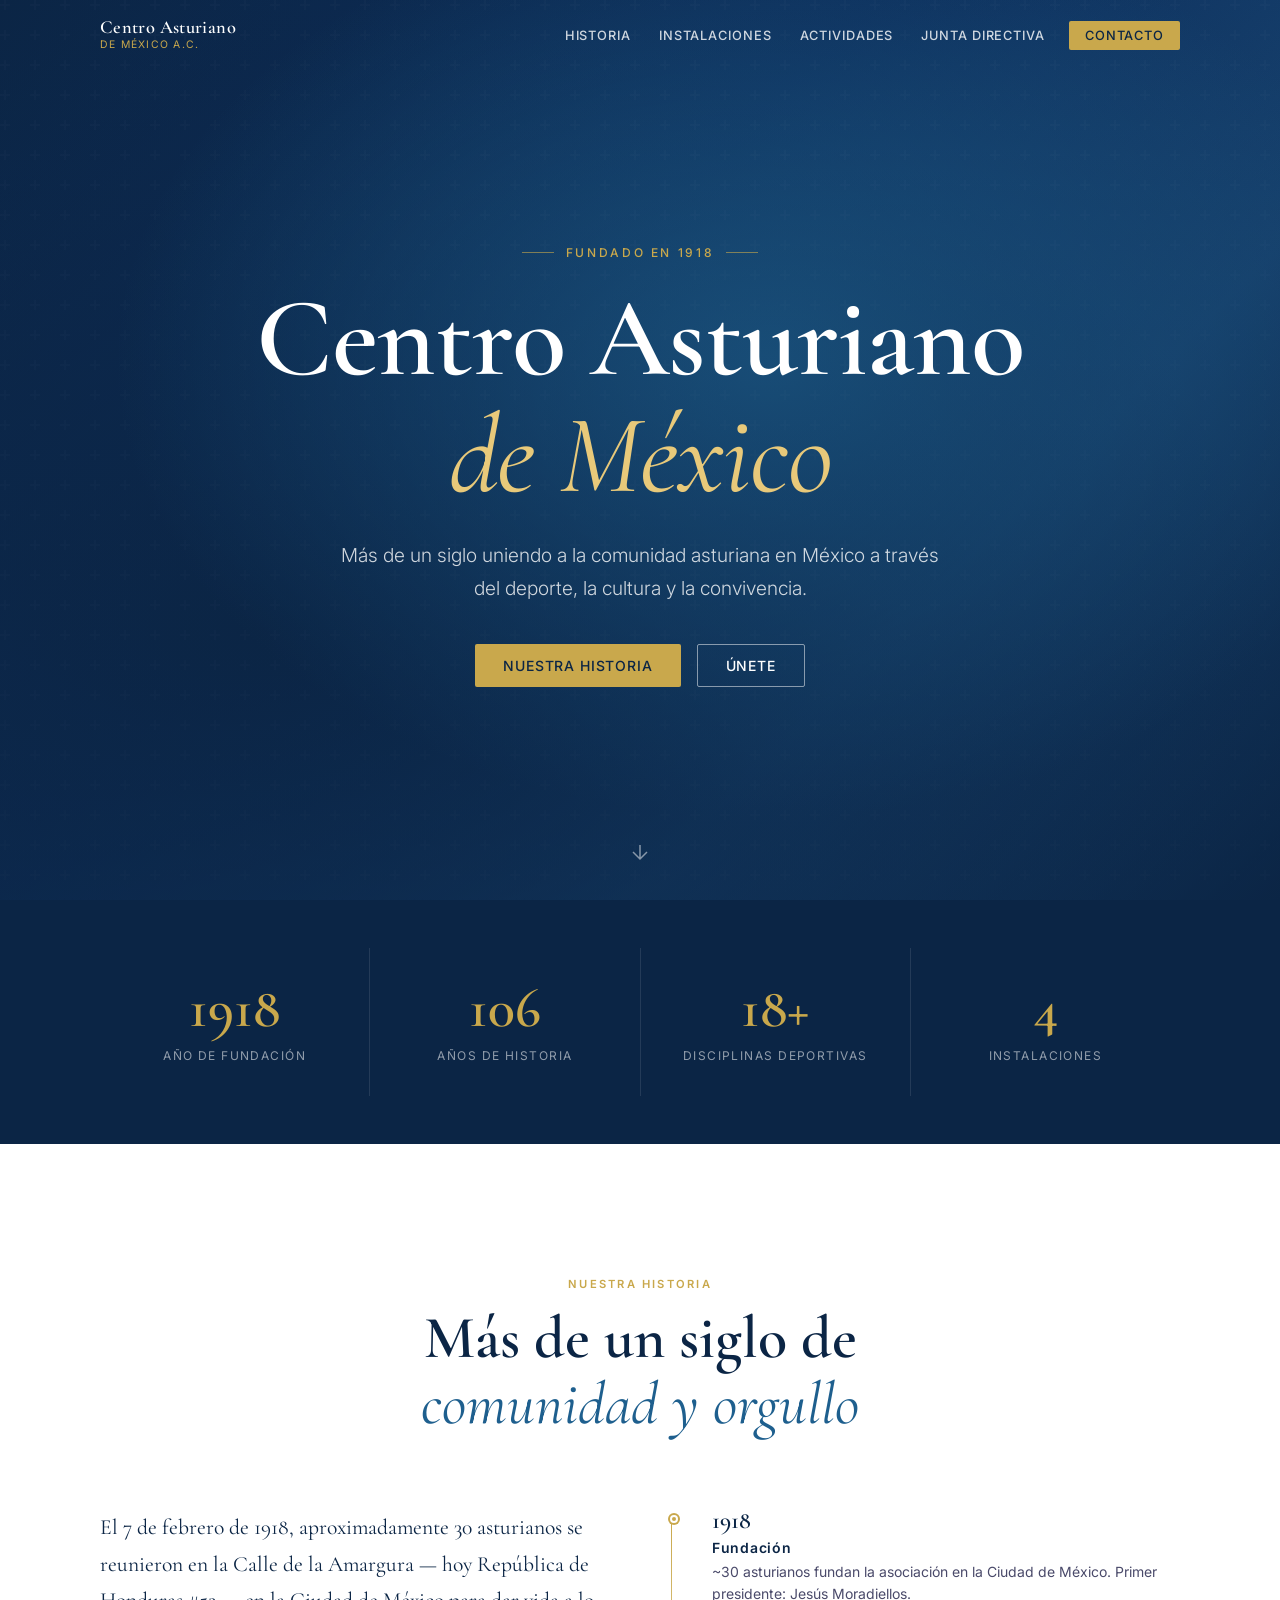
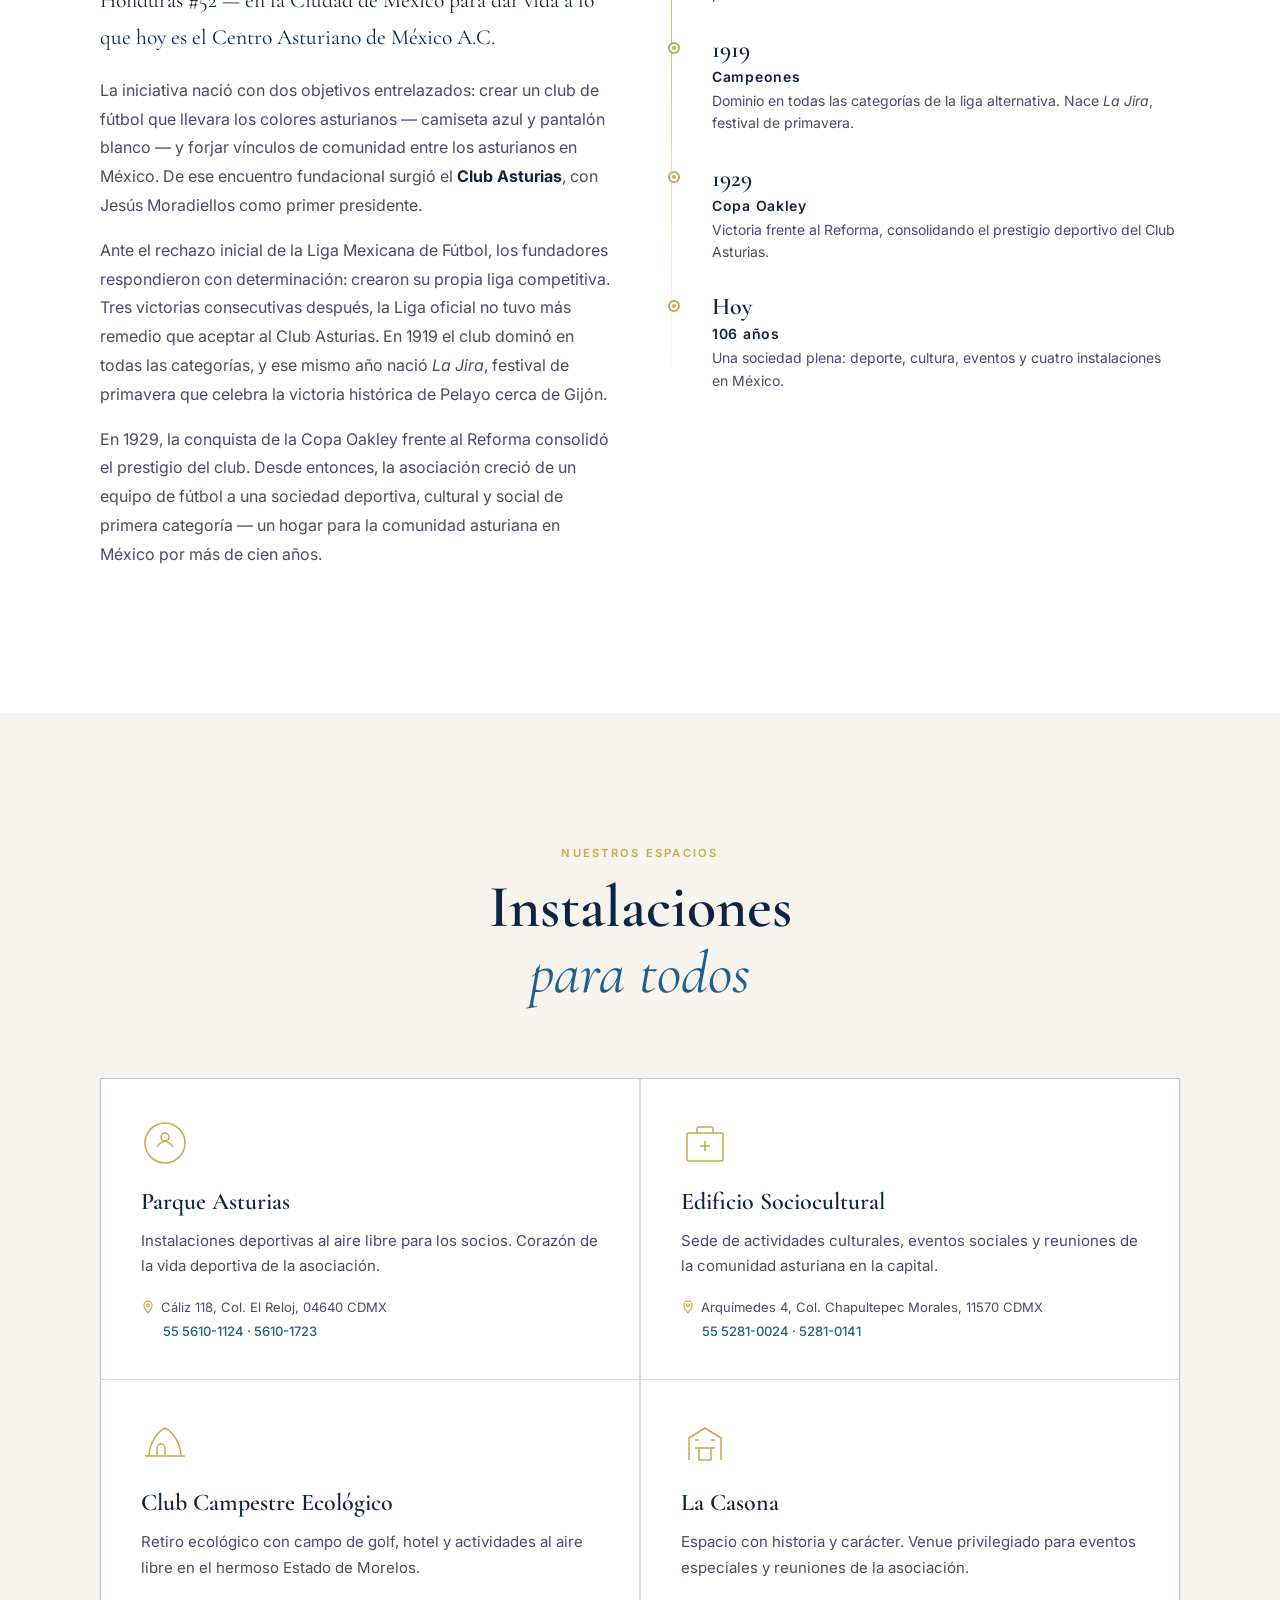
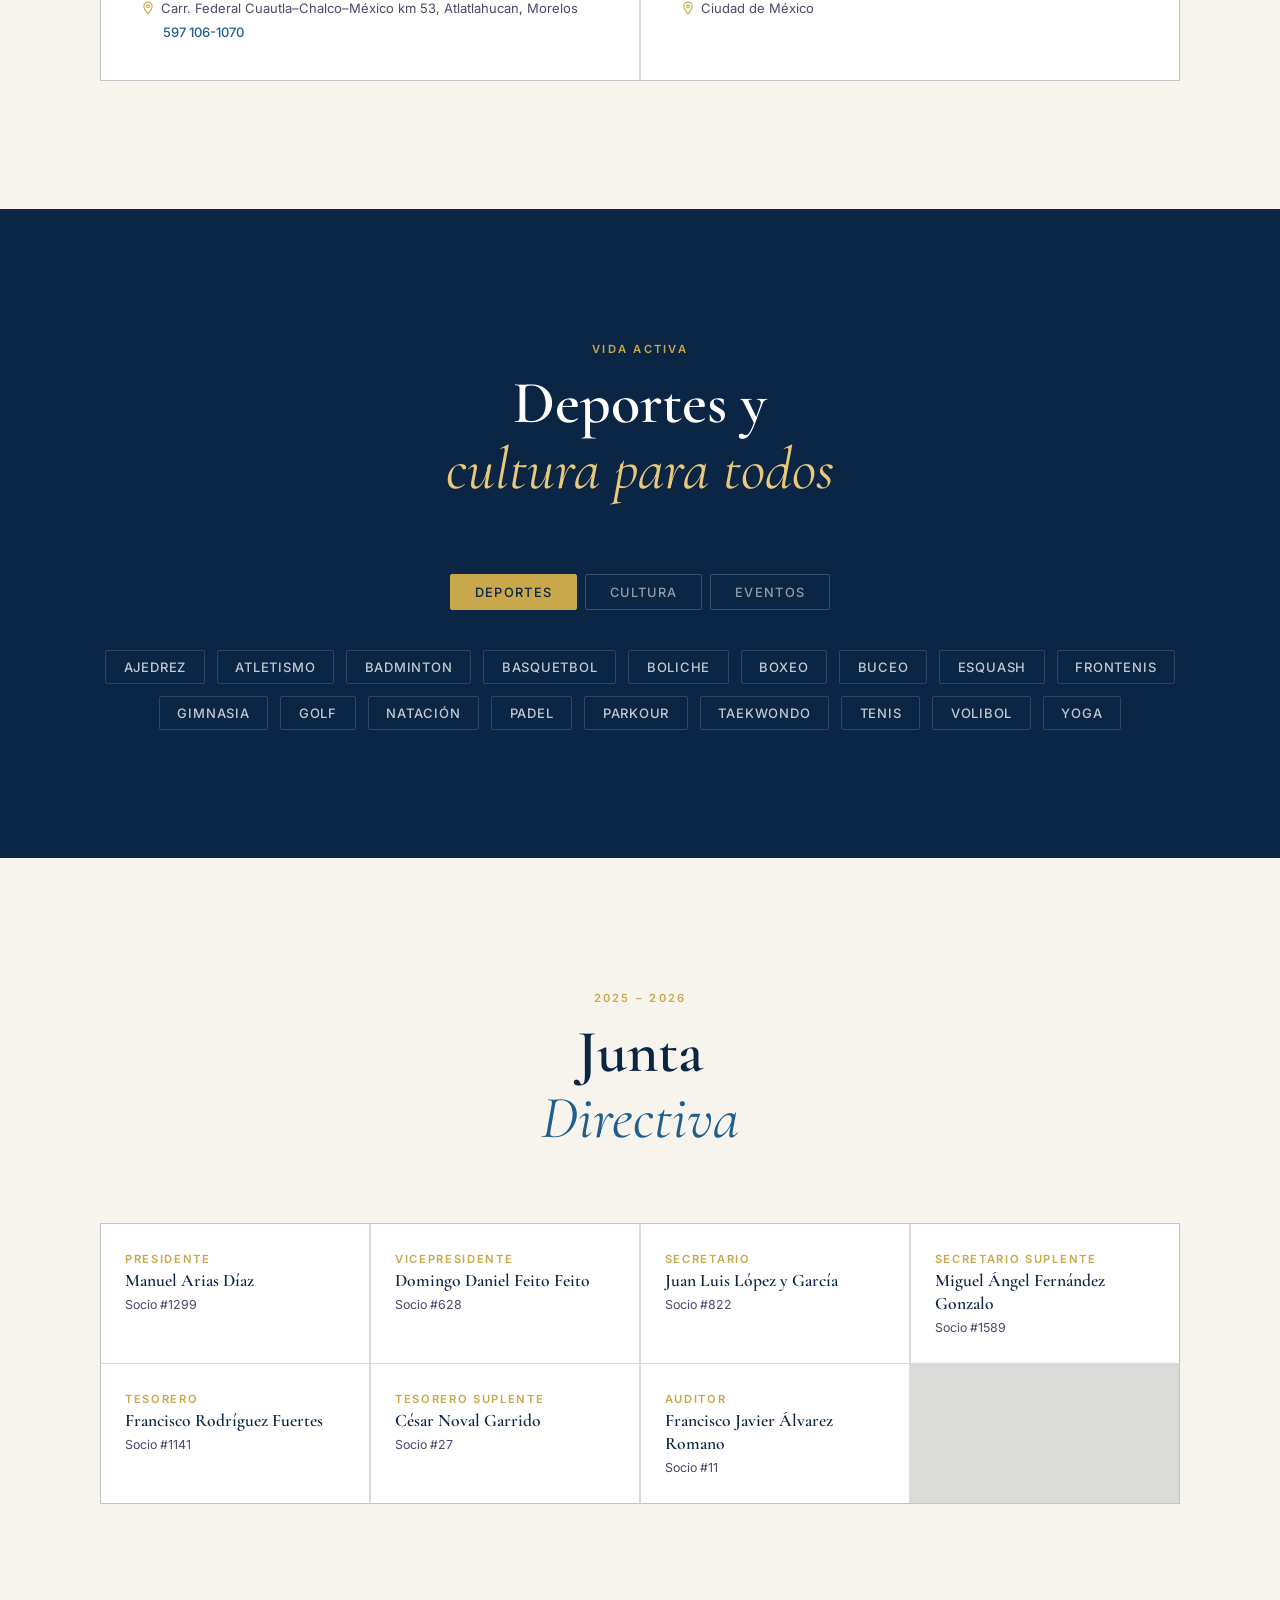
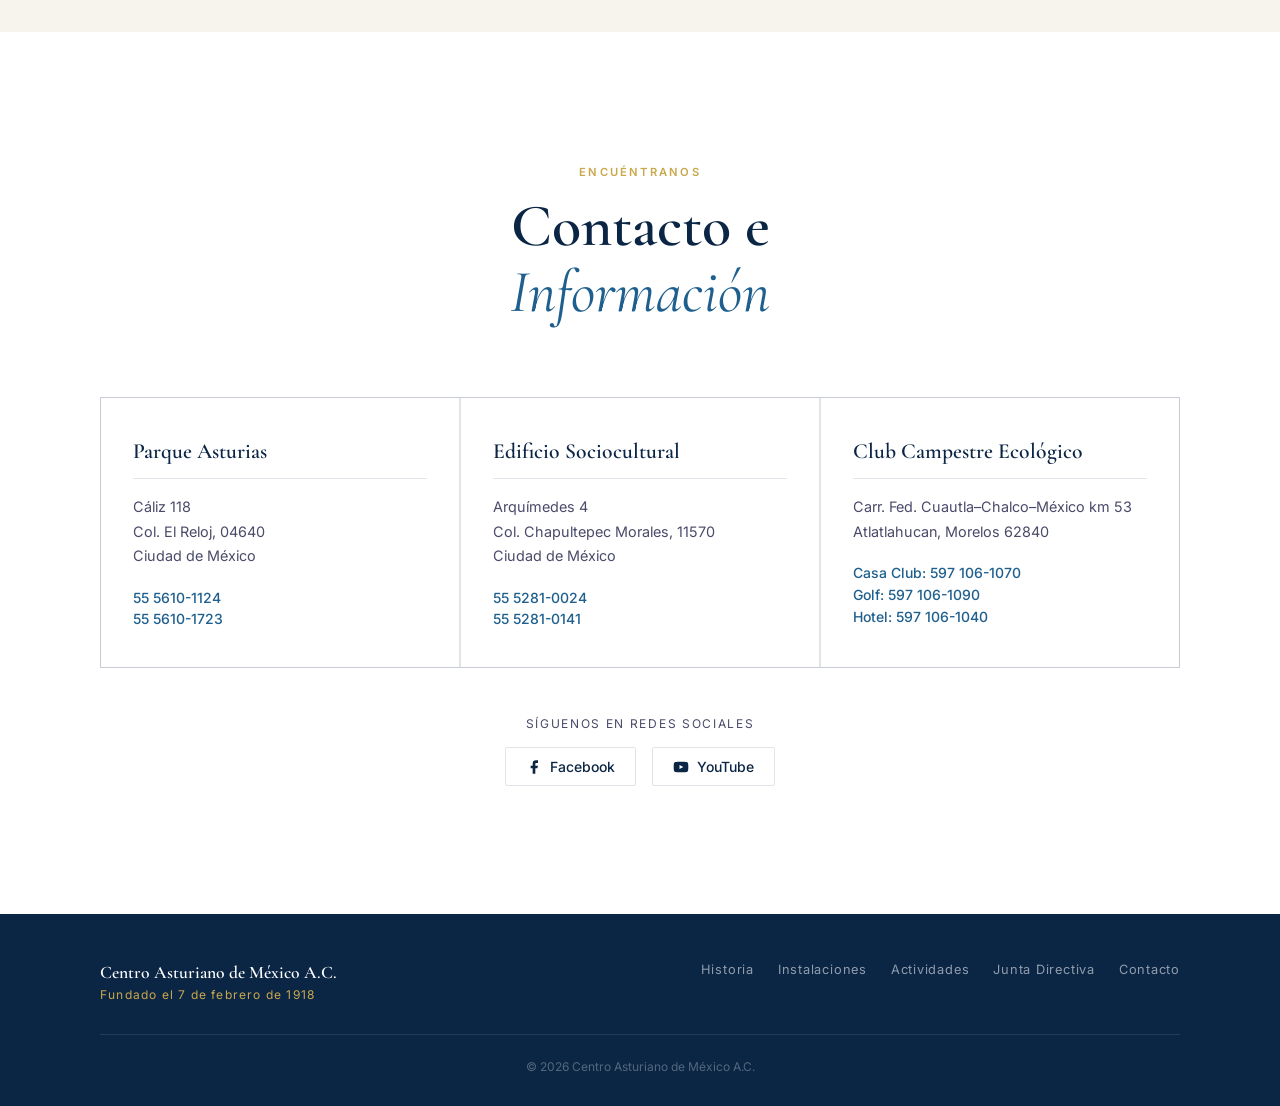
==== index.html @ 8304a09b "Initial redesign of Centro Asturiano de México website Static HTML/CSS/JS redesign — Cormorant Garam" ====
<!DOCTYPE html>
<html lang="es">
<head>
  <meta charset="UTF-8" />
  <meta name="viewport" content="width=device-width, initial-scale=1.0" />
  <title>Centro Asturiano de México A.C.</title>
  <meta name="description" content="Asociación deportiva, cultural y social fundada en 1918. Comunidad asturiana en la Ciudad de México." />
  <link rel="preconnect" href="https://fonts.googleapis.com" />
  <link rel="preconnect" href="https://fonts.gstatic.com" crossorigin />
  <link href="https://fonts.googleapis.com/css2?family=Cormorant+Garamond:ital,wght@0,400;0,600;0,700;1,400;1,600&family=Inter:wght@300;400;500;600&display=swap" rel="stylesheet" />
  <link rel="stylesheet" href="css/styles.css" />
</head>
<body>

  <!-- ─── NAVIGATION ─── -->
  <nav class="nav" id="nav">
    <div class="nav__inner">
      <a href="#inicio" class="nav__logo">
        <span class="nav__logo-text">Centro Asturiano</span>
        <span class="nav__logo-sub">de México A.C.</span>
      </a>
      <button class="nav__toggle" id="navToggle" aria-label="Abrir menú">
        <span></span><span></span><span></span>
      </button>
      <ul class="nav__links" id="navLinks">
        <li><a href="#historia" class="nav__link">Historia</a></li>
        <li><a href="#instalaciones" class="nav__link">Instalaciones</a></li>
        <li><a href="#actividades" class="nav__link">Actividades</a></li>
        <li><a href="#junta" class="nav__link">Junta Directiva</a></li>
        <li><a href="#contacto" class="nav__link nav__link--cta">Contacto</a></li>
      </ul>
    </div>
  </nav>

  <!-- ─── HERO ─── -->
  <section class="hero" id="inicio">
    <div class="hero__bg"></div>
    <div class="hero__overlay"></div>
    <div class="hero__content">
      <p class="hero__est reveal">Fundado en 1918</p>
      <h1 class="hero__title reveal">
        Centro Asturiano<br /><em>de México</em>
      </h1>
      <p class="hero__subtitle reveal">
        Más de un siglo uniendo a la comunidad asturiana en México a través<br class="hide-mobile" />
        del deporte, la cultura y la convivencia.
      </p>
      <div class="hero__actions reveal">
        <a href="#historia" class="btn btn--gold">Nuestra Historia</a>
        <a href="#contacto" class="btn btn--outline">Únete</a>
      </div>
    </div>
    <a href="#historia" class="hero__scroll" aria-label="Desplazar hacia abajo">
      <svg width="24" height="24" viewBox="0 0 24 24" fill="none" stroke="currentColor" stroke-width="1.5">
        <path d="M12 5v14M5 12l7 7 7-7"/>
      </svg>
    </a>
  </section>

  <!-- ─── STATS STRIP ─── -->
  <section class="stats">
    <div class="container">
      <div class="stats__grid">
        <div class="stat reveal">
          <span class="stat__number">1918</span>
          <span class="stat__label">Año de fundación</span>
        </div>
        <div class="stat reveal">
          <span class="stat__number">106</span>
          <span class="stat__label">Años de historia</span>
        </div>
        <div class="stat reveal">
          <span class="stat__number">18+</span>
          <span class="stat__label">Disciplinas deportivas</span>
        </div>
        <div class="stat reveal">
          <span class="stat__number">4</span>
          <span class="stat__label">Instalaciones</span>
        </div>
      </div>
    </div>
  </section>

  <!-- ─── HISTORIA ─── -->
  <section class="section historia" id="historia">
    <div class="container">
      <div class="section__header reveal">
        <span class="section__tag">Nuestra historia</span>
        <h2 class="section__title">Más de un siglo de<br /><em>comunidad y orgullo</em></h2>
      </div>
      <div class="historia__layout">
        <div class="historia__text reveal">
          <p class="lead">
            El 7 de febrero de 1918, aproximadamente 30 asturianos se reunieron en la Calle de la Amargura — hoy República de Honduras #52 — en la Ciudad de México para dar vida a lo que hoy es el Centro Asturiano de México A.C.
          </p>
          <p>
            La iniciativa nació con dos objetivos entrelazados: crear un club de fútbol que llevara los colores asturianos — camiseta azul y pantalón blanco — y forjar vínculos de comunidad entre los asturianos en México. De ese encuentro fundacional surgió el <strong>Club Asturias</strong>, con Jesús Moradiellos como primer presidente.
          </p>
          <p>
            Ante el rechazo inicial de la Liga Mexicana de Fútbol, los fundadores respondieron con determinación: crearon su propia liga competitiva. Tres victorias consecutivas después, la Liga oficial no tuvo más remedio que aceptar al Club Asturias. En 1919 el club dominó en todas las categorías, y ese mismo año nació <em>La Jira</em>, festival de primavera que celebra la victoria histórica de Pelayo cerca de Gijón.
          </p>
          <p>
            En 1929, la conquista de la Copa Oakley frente al Reforma consolidó el prestigio del club. Desde entonces, la asociación creció de un equipo de fútbol a una sociedad deportiva, cultural y social de primera categoría — un hogar para la comunidad asturiana en México por más de cien años.
          </p>
        </div>
        <div class="historia__timeline reveal">
          <div class="timeline">
            <div class="timeline__item">
              <div class="timeline__year">1918</div>
              <div class="timeline__content">
                <strong>Fundación</strong>
                <p>~30 asturianos fundan la asociación en la Ciudad de México. Primer presidente: Jesús Moradiellos.</p>
              </div>
            </div>
            <div class="timeline__item">
              <div class="timeline__year">1919</div>
              <div class="timeline__content">
                <strong>Campeones</strong>
                <p>Dominio en todas las categorías de la liga alternativa. Nace <em>La Jira</em>, festival de primavera.</p>
              </div>
            </div>
            <div class="timeline__item">
              <div class="timeline__year">1929</div>
              <div class="timeline__content">
                <strong>Copa Oakley</strong>
                <p>Victoria frente al Reforma, consolidando el prestigio deportivo del Club Asturias.</p>
              </div>
            </div>
            <div class="timeline__item">
              <div class="timeline__year">Hoy</div>
              <div class="timeline__content">
                <strong>106 años</strong>
                <p>Una sociedad plena: deporte, cultura, eventos y cuatro instalaciones en México.</p>
              </div>
            </div>
          </div>
        </div>
      </div>
    </div>
  </section>

  <!-- ─── INSTALACIONES ─── -->
  <section class="section instalaciones" id="instalaciones">
    <div class="container">
      <div class="section__header reveal">
        <span class="section__tag">Nuestros espacios</span>
        <h2 class="section__title">Instalaciones<br /><em>para todos</em></h2>
      </div>
      <div class="instalaciones__grid">

        <article class="instalacion-card reveal">
          <div class="instalacion-card__icon">
            <svg viewBox="0 0 48 48" fill="none" stroke="currentColor" stroke-width="1.5">
              <path d="M24 4C13 4 4 13 4 24s9 20 20 20 20-9 20-20S35 4 24 4z"/>
              <path d="M16 28c2-4 8-6 8-6s6 2 8 6"/>
              <circle cx="24" cy="18" r="4"/>
            </svg>
          </div>
          <h3 class="instalacion-card__title">Parque Asturias</h3>
          <p class="instalacion-card__desc">Instalaciones deportivas al aire libre para los socios. Corazón de la vida deportiva de la asociación.</p>
          <address class="instalacion-card__address">
            <svg width="14" height="14" viewBox="0 0 24 24" fill="none" stroke="currentColor" stroke-width="2"><path d="M12 2C8.13 2 5 5.13 5 9c0 5.25 7 13 7 13s7-7.75 7-13c0-3.87-3.13-7-7-7zm0 9.5a2.5 2.5 0 010-5 2.5 2.5 0 010 5z"/></svg>
            Cáliz 118, Col. El Reloj, 04640 CDMX
          </address>
          <p class="instalacion-card__phone">55 5610-1124 · 5610-1723</p>
        </article>

        <article class="instalacion-card reveal">
          <div class="instalacion-card__icon">
            <svg viewBox="0 0 48 48" fill="none" stroke="currentColor" stroke-width="1.5">
              <rect x="6" y="14" width="36" height="28" rx="2"/>
              <path d="M16 14V10a2 2 0 012-2h12a2 2 0 012 2v4"/>
              <path d="M24 22v10M19 27h10"/>
            </svg>
          </div>
          <h3 class="instalacion-card__title">Edificio Sociocultural</h3>
          <p class="instalacion-card__desc">Sede de actividades culturales, eventos sociales y reuniones de la comunidad asturiana en la capital.</p>
          <address class="instalacion-card__address">
            <svg width="14" height="14" viewBox="0 0 24 24" fill="none" stroke="currentColor" stroke-width="2"><path d="M12 2C8.13 2 5 5.13 5 9c0 5.25 7 13 7 13s7-7.75 7-13c0-3.87-3.13-7-7-7zm0 9.5a2.5 2.5 0 010-5 2.5 2.5 0 010 5z"/></svg>
            Arquímedes 4, Col. Chapultepec Morales, 11570 CDMX
          </address>
          <p class="instalacion-card__phone">55 5281-0024 · 5281-0141</p>
        </article>

        <article class="instalacion-card reveal">
          <div class="instalacion-card__icon">
            <svg viewBox="0 0 48 48" fill="none" stroke="currentColor" stroke-width="1.5">
              <path d="M8 36C8 24 16 12 24 8c8 4 16 16 16 28"/>
              <path d="M4 36h40"/>
              <path d="M16 36v-8a4 4 0 018 0v8"/>
            </svg>
          </div>
          <h3 class="instalacion-card__title">Club Campestre Ecológico</h3>
          <p class="instalacion-card__desc">Retiro ecológico con campo de golf, hotel y actividades al aire libre en el hermoso Estado de Morelos.</p>
          <address class="instalacion-card__address">
            <svg width="14" height="14" viewBox="0 0 24 24" fill="none" stroke="currentColor" stroke-width="2"><path d="M12 2C8.13 2 5 5.13 5 9c0 5.25 7 13 7 13s7-7.75 7-13c0-3.87-3.13-7-7-7zm0 9.5a2.5 2.5 0 010-5 2.5 2.5 0 010 5z"/></svg>
            Carr. Federal Cuautla–Chalco–México km 53, Atlatlahucan, Morelos
          </address>
          <p class="instalacion-card__phone">597 106-1070</p>
        </article>

        <article class="instalacion-card reveal">
          <div class="instalacion-card__icon">
            <svg viewBox="0 0 48 48" fill="none" stroke="currentColor" stroke-width="1.5">
              <path d="M8 40V18L24 8l16 10v22"/>
              <rect x="18" y="28" width="12" height="12"/>
              <path d="M14 20h4M30 20h4M14 28h4M30 28h4"/>
            </svg>
          </div>
          <h3 class="instalacion-card__title">La Casona</h3>
          <p class="instalacion-card__desc">Espacio con historia y carácter. Venue privilegiado para eventos especiales y reuniones de la asociación.</p>
          <address class="instalacion-card__address">
            <svg width="14" height="14" viewBox="0 0 24 24" fill="none" stroke="currentColor" stroke-width="2"><path d="M12 2C8.13 2 5 5.13 5 9c0 5.25 7 13 7 13s7-7.75 7-13c0-3.87-3.13-7-7-7zm0 9.5a2.5 2.5 0 010-5 2.5 2.5 0 010 5z"/></svg>
            Ciudad de México
          </address>
        </article>

      </div>
    </div>
  </section>

  <!-- ─── ACTIVIDADES ─── -->
  <section class="section actividades" id="actividades">
    <div class="container">
      <div class="section__header reveal">
        <span class="section__tag">Vida activa</span>
        <h2 class="section__title">Deportes y<br /><em>cultura para todos</em></h2>
      </div>

      <div class="actividades__tabs reveal">
        <button class="tab-btn tab-btn--active" data-tab="deportes">Deportes</button>
        <button class="tab-btn" data-tab="cultura">Cultura</button>
        <button class="tab-btn" data-tab="eventos">Eventos</button>
      </div>

      <div class="tab-panel tab-panel--active" id="tab-deportes">
        <div class="actividades__grid">
          <div class="actividad-pill">Ajedrez</div>
          <div class="actividad-pill">Atletismo</div>
          <div class="actividad-pill">Badminton</div>
          <div class="actividad-pill">Basquetbol</div>
          <div class="actividad-pill">Boliche</div>
          <div class="actividad-pill">Boxeo</div>
          <div class="actividad-pill">Buceo</div>
          <div class="actividad-pill">Esquash</div>
          <div class="actividad-pill">Frontenis</div>
          <div class="actividad-pill">Gimnasia</div>
          <div class="actividad-pill">Golf</div>
          <div class="actividad-pill">Natación</div>
          <div class="actividad-pill">Padel</div>
          <div class="actividad-pill">Parkour</div>
          <div class="actividad-pill">Taekwondo</div>
          <div class="actividad-pill">Tenis</div>
          <div class="actividad-pill">Volibol</div>
          <div class="actividad-pill">Yoga</div>
        </div>
      </div>

      <div class="tab-panel" id="tab-cultura">
        <div class="actividades__grid">
          <div class="actividad-card">
            <h4>Así es Asturias</h4>
            <p>Programa de educación cultural para mantener viva la identidad y el patrimonio asturiano entre nuestros socios.</p>
          </div>
          <div class="actividad-card">
            <h4>Flamenco</h4>
            <p>Clases y presentaciones del arte flamenco, fusión de la pasión española con el alma de nuestra comunidad.</p>
          </div>
          <div class="actividad-card">
            <h4>Danza Aérea</h4>
            <p>Disciplina artística de vanguardia que combina danza y acrobacia en el aire.</p>
          </div>
          <div class="actividad-card">
            <h4>TECA</h4>
            <p>Taller de expresión cultural y artística para socios de todas las edades.</p>
          </div>
        </div>
      </div>

      <div class="tab-panel" id="tab-eventos">
        <div class="actividades__grid">
          <div class="actividad-card">
            <h4>Baile de Antroxu</h4>
            <p>Celebración del Carnaval asturiano: música, disfraces y la alegría del <em>antroxu</em> en el corazón de México.</p>
          </div>
          <div class="actividad-card">
            <h4>Romería del Socio</h4>
            <p>La romería tradicional que une a los socios en un día de convivencia, gastronomía y espíritu asturiano.</p>
          </div>
          <div class="actividad-card">
            <h4>Jira de Paella</h4>
            <p>Reunión gastronómica donde la paella es el pretexto perfecto para encontrarse en comunidad.</p>
          </div>
          <div class="actividad-card">
            <h4>Noche de Ánimas</h4>
            <p>Observancia del Día de Muertos con el carácter y las tradiciones propias de nuestra asociación.</p>
          </div>
        </div>
      </div>
    </div>
  </section>

  <!-- ─── JUNTA DIRECTIVA ─── -->
  <section class="section junta" id="junta">
    <div class="container">
      <div class="section__header reveal">
        <span class="section__tag">2025 – 2026</span>
        <h2 class="section__title">Junta<br /><em>Directiva</em></h2>
      </div>
      <div class="junta__grid">
        <div class="junta__card reveal">
          <span class="junta__role">Presidente</span>
          <strong class="junta__name">Manuel Arias Díaz</strong>
          <span class="junta__member">Socio #1299</span>
        </div>
        <div class="junta__card reveal">
          <span class="junta__role">Vicepresidente</span>
          <strong class="junta__name">Domingo Daniel Feito Feito</strong>
          <span class="junta__member">Socio #628</span>
        </div>
        <div class="junta__card reveal">
          <span class="junta__role">Secretario</span>
          <strong class="junta__name">Juan Luis López y García</strong>
          <span class="junta__member">Socio #822</span>
        </div>
        <div class="junta__card reveal">
          <span class="junta__role">Secretario Suplente</span>
          <strong class="junta__name">Miguel Ángel Fernández Gonzalo</strong>
          <span class="junta__member">Socio #1589</span>
        </div>
        <div class="junta__card reveal">
          <span class="junta__role">Tesorero</span>
          <strong class="junta__name">Francisco Rodríguez Fuertes</strong>
          <span class="junta__member">Socio #1141</span>
        </div>
        <div class="junta__card reveal">
          <span class="junta__role">Tesorero Suplente</span>
          <strong class="junta__name">César Noval Garrido</strong>
          <span class="junta__member">Socio #27</span>
        </div>
        <div class="junta__card reveal">
          <span class="junta__role">Auditor</span>
          <strong class="junta__name">Francisco Javier Álvarez Romano</strong>
          <span class="junta__member">Socio #11</span>
        </div>
      </div>
    </div>
  </section>

  <!-- ─── CONTACTO ─── -->
  <section class="section contacto" id="contacto">
    <div class="container">
      <div class="section__header reveal">
        <span class="section__tag">Encuéntranos</span>
        <h2 class="section__title">Contacto e<br /><em>Información</em></h2>
      </div>
      <div class="contacto__grid">

        <div class="contacto__card reveal">
          <h3>Parque Asturias</h3>
          <address>Cáliz 118<br />Col. El Reloj, 04640<br />Ciudad de México</address>
          <div class="contacto__phones">
            <a href="tel:5556101124">55 5610-1124</a>
            <a href="tel:5556101723">55 5610-1723</a>
          </div>
        </div>

        <div class="contacto__card reveal">
          <h3>Edificio Sociocultural</h3>
          <address>Arquímedes 4<br />Col. Chapultepec Morales, 11570<br />Ciudad de México</address>
          <div class="contacto__phones">
            <a href="tel:5552810024">55 5281-0024</a>
            <a href="tel:5552810141">55 5281-0141</a>
          </div>
        </div>

        <div class="contacto__card reveal">
          <h3>Club Campestre Ecológico</h3>
          <address>Carr. Fed. Cuautla–Chalco–México km 53<br />Atlatlahucan, Morelos 62840</address>
          <div class="contacto__phones">
            <a href="tel:5971061070">Casa Club: 597 106-1070</a>
            <a href="tel:5971061090">Golf: 597 106-1090</a>
            <a href="tel:5971061040">Hotel: 597 106-1040</a>
          </div>
        </div>

      </div>

      <div class="contacto__social reveal">
        <p>Síguenos en redes sociales</p>
        <div class="social__links">
          <a href="https://www.facebook.com/CentroAsturianoDeMexico" target="_blank" rel="noopener" class="social__link">
            <svg viewBox="0 0 24 24" fill="currentColor"><path d="M18 2h-3a5 5 0 00-5 5v3H7v4h3v8h4v-8h3l1-4h-4V7a1 1 0 011-1h3z"/></svg>
            Facebook
          </a>
          <a href="https://www.youtube.com/@centroasturianodemexicoa.c9127" target="_blank" rel="noopener" class="social__link">
            <svg viewBox="0 0 24 24" fill="currentColor"><path d="M22.54 6.42a2.78 2.78 0 00-1.95-1.96C18.88 4 12 4 12 4s-6.88 0-8.59.46a2.78 2.78 0 00-1.95 1.96A29 29 0 001 12a29 29 0 00.46 5.58 2.78 2.78 0 001.95 1.95C5.12 20 12 20 12 20s6.88 0 8.59-.47a2.78 2.78 0 001.95-1.95A29 29 0 0023 12a29 29 0 00-.46-5.58zM9.75 15.02V8.98L15.5 12l-5.75 3.02z"/></svg>
            YouTube
          </a>
        </div>
      </div>
    </div>
  </section>

  <!-- ─── FOOTER ─── -->
  <footer class="footer">
    <div class="container">
      <div class="footer__inner">
        <div class="footer__brand">
          <p class="footer__name">Centro Asturiano de México A.C.</p>
          <p class="footer__tagline">Fundado el 7 de febrero de 1918</p>
        </div>
        <nav class="footer__nav">
          <a href="#historia">Historia</a>
          <a href="#instalaciones">Instalaciones</a>
          <a href="#actividades">Actividades</a>
          <a href="#junta">Junta Directiva</a>
          <a href="#contacto">Contacto</a>
        </nav>
      </div>
      <p class="footer__copy">© 2026 Centro Asturiano de México A.C.</p>
    </div>
  </footer>

  <script src="js/main.js"></script>
</body>
</html>
---- css/styles.css ----
/* ─────────────────────────────────────────
   TOKENS
───────────────────────────────────────── */
:root {
  --navy:       #0B2545;
  --navy-mid:   #1E5F8E;
  --gold:       #C9A84C;
  --gold-light: #E8C97A;
  --cream:      #F7F4EE;
  --white:      #FFFFFF;
  --ink:        #1A1A2E;
  --ink-light:  #4A4A6A;
  --border:     rgba(11, 37, 69, 0.12);

  --font-serif: 'Cormorant Garamond', Georgia, serif;
  --font-sans:  'Inter', system-ui, sans-serif;

  --max-w: 1160px;
  --gap:   clamp(1.5rem, 4vw, 3rem);

  --ease-out: cubic-bezier(0.22, 1, 0.36, 1);
}

/* ─────────────────────────────────────────
   RESET & BASE
───────────────────────────────────────── */
*, *::before, *::after { box-sizing: border-box; margin: 0; padding: 0; }

html {
  scroll-behavior: smooth;
  font-size: 16px;
}

body {
  font-family: var(--font-sans);
  color: var(--ink);
  background: var(--white);
  -webkit-font-smoothing: antialiased;
  overflow-x: hidden;
}

img { display: block; max-width: 100%; }
address { font-style: normal; }
a { color: inherit; text-decoration: none; }

.container {
  width: 100%;
  max-width: var(--max-w);
  margin-inline: auto;
  padding-inline: clamp(1.25rem, 5vw, 2.5rem);
}

.hide-mobile { display: inline; }

/* ─────────────────────────────────────────
   SCROLL REVEAL
───────────────────────────────────────── */
.reveal {
  opacity: 0;
  transform: translateY(32px);
  transition: opacity 0.7s var(--ease-out), transform 0.7s var(--ease-out);
}
.reveal.visible {
  opacity: 1;
  transform: none;
}
.reveal:nth-child(2) { transition-delay: 0.08s; }
.reveal:nth-child(3) { transition-delay: 0.16s; }
.reveal:nth-child(4) { transition-delay: 0.24s; }

/* ─────────────────────────────────────────
   BUTTONS
───────────────────────────────────────── */
.btn {
  display: inline-flex;
  align-items: center;
  gap: 0.5rem;
  padding: 0.75rem 1.75rem;
  border-radius: 2px;
  font-family: var(--font-sans);
  font-size: 0.875rem;
  font-weight: 500;
  letter-spacing: 0.06em;
  text-transform: uppercase;
  cursor: pointer;
  border: none;
  transition: background 0.25s, color 0.25s, transform 0.2s;
}
.btn:hover { transform: translateY(-1px); }

.btn--gold {
  background: var(--gold);
  color: var(--navy);
}
.btn--gold:hover { background: var(--gold-light); }

.btn--outline {
  background: transparent;
  color: var(--white);
  border: 1.5px solid rgba(255,255,255,0.5);
}
.btn--outline:hover {
  background: rgba(255,255,255,0.1);
  border-color: var(--white);
}

/* ─────────────────────────────────────────
   NAVIGATION
───────────────────────────────────────── */
.nav {
  position: fixed;
  top: 0;
  left: 0;
  right: 0;
  z-index: 100;
  transition: background 0.4s, box-shadow 0.4s, backdrop-filter 0.4s;
  padding: 0;
}
.nav.scrolled {
  background: rgba(11, 37, 69, 0.96);
  backdrop-filter: blur(12px);
  box-shadow: 0 1px 0 rgba(255,255,255,0.08);
}

.nav__inner {
  max-width: var(--max-w);
  margin-inline: auto;
  padding-inline: clamp(1.25rem, 5vw, 2.5rem);
  height: 68px;
  display: flex;
  align-items: center;
  justify-content: space-between;
}

.nav__logo {
  display: flex;
  flex-direction: column;
  line-height: 1.15;
}
.nav__logo-text {
  font-family: var(--font-serif);
  font-size: 1.15rem;
  font-weight: 600;
  color: var(--white);
  letter-spacing: 0.02em;
}
.nav__logo-sub {
  font-size: 0.65rem;
  font-weight: 400;
  color: var(--gold);
  letter-spacing: 0.12em;
  text-transform: uppercase;
}

.nav__links {
  display: flex;
  align-items: center;
  gap: 0.25rem;
  list-style: none;
}

.nav__link {
  font-size: 0.8rem;
  font-weight: 500;
  letter-spacing: 0.07em;
  text-transform: uppercase;
  color: rgba(255,255,255,0.8);
  padding: 0.5rem 0.75rem;
  border-radius: 2px;
  transition: color 0.2s, background 0.2s;
}
.nav__link:hover { color: var(--white); background: rgba(255,255,255,0.08); }

.nav__link--cta {
  background: var(--gold);
  color: var(--navy) !important;
  padding: 0.45rem 1rem;
  margin-left: 0.5rem;
}
.nav__link--cta:hover { background: var(--gold-light); }

/* Hamburger */
.nav__toggle {
  display: none;
  flex-direction: column;
  gap: 5px;
  background: none;
  border: none;
  cursor: pointer;
  padding: 4px;
}
.nav__toggle span {
  display: block;
  width: 24px;
  height: 2px;
  background: var(--white);
  border-radius: 2px;
  transition: transform 0.3s, opacity 0.3s;
}
.nav__toggle.open span:nth-child(1) { transform: translateY(7px) rotate(45deg); }
.nav__toggle.open span:nth-child(2) { opacity: 0; }
.nav__toggle.open span:nth-child(3) { transform: translateY(-7px) rotate(-45deg); }

/* ─────────────────────────────────────────
   HERO
───────────────────────────────────────── */
.hero {
  position: relative;
  min-height: 100svh;
  display: flex;
  align-items: center;
  justify-content: center;
  overflow: hidden;
}

.hero__bg {
  position: absolute;
  inset: 0;
  background:
    radial-gradient(ellipse at 60% 40%, #1E5F8E 0%, transparent 60%),
    radial-gradient(ellipse at 20% 70%, #0B2545 0%, transparent 70%),
    linear-gradient(135deg, #0B2545 0%, #0d3060 40%, #1a4a7a 70%, #0B2545 100%);
  background-size: cover;
}

/* Subtle texture overlay */
.hero__bg::after {
  content: '';
  position: absolute;
  inset: 0;
  background-image: url("data:image/svg+xml,%3Csvg width='60' height='60' viewBox='0 0 60 60' xmlns='http://www.w3.org/2000/svg'%3E%3Cg fill='none' fill-rule='evenodd'%3E%3Cg fill='%23ffffff' fill-opacity='0.018'%3E%3Cpath d='M36 34v-4h-2v4h-4v2h4v4h2v-4h4v-2h-4zm0-30V0h-2v4h-4v2h4v4h2V6h4V4h-4zM6 34v-4H4v4H0v2h4v4h2v-4h4v-2H6zM6 4V0H4v4H0v2h4v4h2V6h4V4H6z'/%3E%3C/g%3E%3C/g%3E%3C/svg%3E");
}

.hero__overlay {
  position: absolute;
  inset: 0;
  background: linear-gradient(to bottom, rgba(11,37,69,0.2) 0%, rgba(11,37,69,0.5) 100%);
}

.hero__content {
  position: relative;
  z-index: 1;
  text-align: center;
  padding: 8rem 1.5rem 6rem;
  max-width: 860px;
}

.hero__est {
  font-family: var(--font-sans);
  font-size: 0.75rem;
  font-weight: 500;
  letter-spacing: 0.22em;
  text-transform: uppercase;
  color: var(--gold);
  margin-bottom: 1.25rem;
  display: flex;
  align-items: center;
  justify-content: center;
  gap: 0.75rem;
}
.hero__est::before,
.hero__est::after {
  content: '';
  display: block;
  width: 32px;
  height: 1px;
  background: var(--gold);
  opacity: 0.6;
}

.hero__title {
  font-family: var(--font-serif);
  font-size: clamp(3rem, 9vw, 7rem);
  font-weight: 600;
  line-height: 1.05;
  color: var(--white);
  margin-bottom: 1.5rem;
  letter-spacing: -0.01em;
}
.hero__title em {
  font-style: italic;
  color: var(--gold-light);
  font-weight: 400;
}

.hero__subtitle {
  font-size: clamp(1rem, 2vw, 1.2rem);
  font-weight: 300;
  line-height: 1.7;
  color: rgba(255,255,255,0.8);
  margin-bottom: 2.5rem;
  max-width: 600px;
  margin-inline: auto;
}

.hero__actions {
  display: flex;
  gap: 1rem;
  justify-content: center;
  flex-wrap: wrap;
}

.hero__scroll {
  position: absolute;
  bottom: 2rem;
  left: 50%;
  transform: translateX(-50%);
  color: rgba(255,255,255,0.5);
  animation: bounce 2.4s ease-in-out infinite;
  z-index: 1;
  transition: color 0.2s;
}
.hero__scroll:hover { color: var(--gold); }

@keyframes bounce {
  0%, 100% { transform: translateX(-50%) translateY(0); }
  50% { transform: translateX(-50%) translateY(6px); }
}

/* ─────────────────────────────────────────
   STATS
───────────────────────────────────────── */
.stats {
  background: var(--navy);
  padding: 3rem 0;
}
.stats__grid {
  display: grid;
  grid-template-columns: repeat(4, 1fr);
  gap: 1px;
  background: rgba(255,255,255,0.1);
}
.stat {
  background: var(--navy);
  padding: 2rem 1.5rem;
  text-align: center;
}
.stat__number {
  display: block;
  font-family: var(--font-serif);
  font-size: clamp(2rem, 5vw, 3.5rem);
  font-weight: 600;
  color: var(--gold);
  line-height: 1;
  margin-bottom: 0.5rem;
}
.stat__label {
  font-size: 0.75rem;
  letter-spacing: 0.12em;
  text-transform: uppercase;
  color: rgba(255,255,255,0.55);
}

/* ─────────────────────────────────────────
   SECTIONS (shared)
───────────────────────────────────────── */
.section {
  padding: clamp(4rem, 10vw, 8rem) 0;
}

.section__header {
  text-align: center;
  margin-bottom: clamp(2.5rem, 6vw, 4.5rem);
}
.section__tag {
  display: inline-block;
  font-size: 0.7rem;
  font-weight: 600;
  letter-spacing: 0.2em;
  text-transform: uppercase;
  color: var(--gold);
  margin-bottom: 0.875rem;
}
.section__title {
  font-family: var(--font-serif);
  font-size: clamp(2.25rem, 5vw, 3.75rem);
  font-weight: 600;
  line-height: 1.1;
  color: var(--navy);
}
.section__title em {
  font-style: italic;
  font-weight: 400;
  color: var(--navy-mid);
}

/* ─────────────────────────────────────────
   HISTORIA
───────────────────────────────────────── */
.historia { background: var(--white); }

.historia__layout {
  display: grid;
  grid-template-columns: 1fr 1fr;
  gap: var(--gap);
  align-items: start;
}

.historia__text .lead {
  font-family: var(--font-serif);
  font-size: clamp(1.15rem, 2vw, 1.35rem);
  line-height: 1.7;
  color: var(--navy);
  margin-bottom: 1.25rem;
}
.historia__text p {
  font-size: 1rem;
  line-height: 1.8;
  color: var(--ink-light);
  margin-bottom: 1rem;
}
.historia__text strong { color: var(--navy); }

/* Timeline */
.timeline { position: relative; padding-left: 2rem; }
.timeline::before {
  content: '';
  position: absolute;
  left: 0.45rem;
  top: 0.5rem;
  bottom: 0.5rem;
  width: 1px;
  background: linear-gradient(to bottom, var(--gold), transparent);
}

.timeline__item {
  position: relative;
  margin-bottom: 2rem;
  padding-left: 1rem;
}
.timeline__item::before {
  content: '';
  position: absolute;
  left: -1.6rem;
  top: 0.4rem;
  width: 8px;
  height: 8px;
  border-radius: 50%;
  background: var(--gold);
  border: 2px solid var(--white);
  box-shadow: 0 0 0 2px var(--gold);
}

.timeline__year {
  font-family: var(--font-serif);
  font-size: 1.5rem;
  font-weight: 600;
  color: var(--navy);
  line-height: 1;
  margin-bottom: 0.25rem;
}
.timeline__content strong {
  font-size: 0.875rem;
  font-weight: 600;
  letter-spacing: 0.05em;
  color: var(--navy);
}
.timeline__content p {
  font-size: 0.875rem;
  line-height: 1.6;
  color: var(--ink-light);
  margin-top: 0.25rem;
}

/* ─────────────────────────────────────────
   INSTALACIONES
───────────────────────────────────────── */
.instalaciones { background: var(--cream); }

.instalaciones__grid {
  display: grid;
  grid-template-columns: repeat(2, 1fr);
  gap: 1.5px;
  background: var(--border);
  border: 1.5px solid var(--border);
}

.instalacion-card {
  background: var(--white);
  padding: 2.5rem;
  transition: background 0.3s;
  position: relative;
  overflow: hidden;
}
.instalacion-card::before {
  content: '';
  position: absolute;
  bottom: 0;
  left: 0;
  right: 0;
  height: 3px;
  background: var(--gold);
  transform: scaleX(0);
  transform-origin: left;
  transition: transform 0.35s var(--ease-out);
}
.instalacion-card:hover::before { transform: scaleX(1); }
.instalacion-card:hover { background: #fdfcf9; }

.instalacion-card__icon {
  width: 48px;
  height: 48px;
  color: var(--gold);
  margin-bottom: 1.25rem;
}

.instalacion-card__title {
  font-family: var(--font-serif);
  font-size: 1.5rem;
  font-weight: 600;
  color: var(--navy);
  margin-bottom: 0.75rem;
}

.instalacion-card__desc {
  font-size: 0.9375rem;
  line-height: 1.7;
  color: var(--ink-light);
  margin-bottom: 1.25rem;
}

.instalacion-card__address {
  font-size: 0.8125rem;
  color: var(--ink-light);
  display: flex;
  gap: 0.4rem;
  align-items: flex-start;
  margin-bottom: 0.5rem;
}
.instalacion-card__address svg { flex-shrink: 0; margin-top: 1px; color: var(--gold); }

.instalacion-card__phone {
  font-size: 0.8125rem;
  color: var(--navy-mid);
  font-weight: 500;
  padding-left: 1.35rem;
}

/* ─────────────────────────────────────────
   ACTIVIDADES
───────────────────────────────────────── */
.actividades { background: var(--navy); }
.actividades .section__title { color: var(--white); }
.actividades .section__title em { color: var(--gold-light); }

.actividades__tabs {
  display: flex;
  justify-content: center;
  gap: 0.5rem;
  margin-bottom: 2.5rem;
}

.tab-btn {
  font-family: var(--font-sans);
  font-size: 0.8rem;
  font-weight: 500;
  letter-spacing: 0.1em;
  text-transform: uppercase;
  padding: 0.6rem 1.5rem;
  border-radius: 2px;
  border: 1.5px solid rgba(255,255,255,0.2);
  background: transparent;
  color: rgba(255,255,255,0.55);
  cursor: pointer;
  transition: all 0.25s;
}
.tab-btn:hover {
  border-color: var(--gold);
  color: var(--gold);
}
.tab-btn--active {
  background: var(--gold);
  border-color: var(--gold);
  color: var(--navy);
}

.tab-panel { display: none; }
.tab-panel--active { display: block; }

.actividades__grid {
  display: flex;
  flex-wrap: wrap;
  gap: 0.75rem;
  justify-content: center;
}

.actividad-pill {
  font-size: 0.8125rem;
  font-weight: 500;
  letter-spacing: 0.06em;
  text-transform: uppercase;
  color: rgba(255,255,255,0.75);
  border: 1px solid rgba(255,255,255,0.15);
  padding: 0.5rem 1.1rem;
  border-radius: 2px;
  transition: all 0.2s;
}
.actividad-pill:hover {
  color: var(--gold);
  border-color: var(--gold);
}

.actividad-card {
  background: rgba(255,255,255,0.05);
  border: 1px solid rgba(255,255,255,0.08);
  padding: 1.75rem;
  border-radius: 2px;
  flex: 1;
  min-width: 220px;
  max-width: 280px;
  transition: background 0.25s;
}
.actividad-card:hover { background: rgba(255,255,255,0.08); }

.actividad-card h4 {
  font-family: var(--font-serif);
  font-size: 1.25rem;
  font-weight: 600;
  color: var(--gold-light);
  margin-bottom: 0.5rem;
}
.actividad-card p {
  font-size: 0.875rem;
  line-height: 1.65;
  color: rgba(255,255,255,0.65);
}

/* ─────────────────────────────────────────
   JUNTA DIRECTIVA
───────────────────────────────────────── */
.junta { background: var(--cream); }

.junta__grid {
  display: grid;
  grid-template-columns: repeat(auto-fill, minmax(220px, 1fr));
  gap: 1.5px;
  background: var(--border);
  border: 1.5px solid var(--border);
}

.junta__card {
  background: var(--white);
  padding: 1.75rem 1.5rem;
  display: flex;
  flex-direction: column;
  gap: 0.25rem;
  transition: background 0.25s;
}
.junta__card:hover { background: var(--cream); }

.junta__role {
  font-size: 0.7rem;
  font-weight: 600;
  letter-spacing: 0.15em;
  text-transform: uppercase;
  color: var(--gold);
}
.junta__name {
  font-family: var(--font-serif);
  font-size: 1.1rem;
  font-weight: 600;
  color: var(--navy);
  line-height: 1.3;
}
.junta__member {
  font-size: 0.775rem;
  color: var(--ink-light);
}

/* ─────────────────────────────────────────
   CONTACTO
───────────────────────────────────────── */
.contacto { background: var(--white); }

.contacto__grid {
  display: grid;
  grid-template-columns: repeat(3, 1fr);
  gap: 1.5px;
  background: var(--border);
  border: 1.5px solid var(--border);
  margin-bottom: 3rem;
}

.contacto__card {
  background: var(--white);
  padding: 2.5rem 2rem;
  transition: background 0.25s;
}
.contacto__card:hover { background: var(--cream); }

.contacto__card h3 {
  font-family: var(--font-serif);
  font-size: 1.35rem;
  font-weight: 600;
  color: var(--navy);
  margin-bottom: 1rem;
  padding-bottom: 0.875rem;
  border-bottom: 1px solid var(--border);
}

.contacto__card address {
  font-size: 0.9rem;
  line-height: 1.7;
  color: var(--ink-light);
  margin-bottom: 1.25rem;
}

.contacto__phones {
  display: flex;
  flex-direction: column;
  gap: 0.3rem;
}
.contacto__phones a {
  font-size: 0.875rem;
  color: var(--navy-mid);
  font-weight: 500;
  transition: color 0.2s;
}
.contacto__phones a:hover { color: var(--gold); }

.contacto__social {
  text-align: center;
}
.contacto__social p {
  font-size: 0.75rem;
  letter-spacing: 0.14em;
  text-transform: uppercase;
  color: var(--ink-light);
  margin-bottom: 1rem;
}

.social__links {
  display: flex;
  gap: 1rem;
  justify-content: center;
}

.social__link {
  display: inline-flex;
  align-items: center;
  gap: 0.5rem;
  font-size: 0.875rem;
  font-weight: 500;
  color: var(--navy);
  border: 1.5px solid var(--border);
  padding: 0.6rem 1.25rem;
  border-radius: 2px;
  transition: all 0.25s;
}
.social__link:hover {
  background: var(--navy);
  color: var(--white);
  border-color: var(--navy);
}
.social__link svg { width: 16px; height: 16px; }

/* ─────────────────────────────────────────
   FOOTER
───────────────────────────────────────── */
.footer {
  background: var(--navy);
  padding: 3rem 0 2rem;
}

.footer__inner {
  display: flex;
  align-items: flex-start;
  justify-content: space-between;
  gap: 2rem;
  padding-bottom: 2rem;
  border-bottom: 1px solid rgba(255,255,255,0.1);
  margin-bottom: 1.5rem;
  flex-wrap: wrap;
}

.footer__name {
  font-family: var(--font-serif);
  font-size: 1.1rem;
  font-weight: 600;
  color: var(--white);
  margin-bottom: 0.25rem;
}
.footer__tagline {
  font-size: 0.75rem;
  letter-spacing: 0.1em;
  color: var(--gold);
}

.footer__nav {
  display: flex;
  flex-wrap: wrap;
  gap: 0.25rem 1.5rem;
  align-items: center;
}
.footer__nav a {
  font-size: 0.8rem;
  letter-spacing: 0.06em;
  color: rgba(255,255,255,0.55);
  transition: color 0.2s;
}
.footer__nav a:hover { color: var(--gold); }

.footer__copy {
  font-size: 0.75rem;
  color: rgba(255,255,255,0.3);
  text-align: center;
}

/* ─────────────────────────────────────────
   RESPONSIVE
───────────────────────────────────────── */
@media (max-width: 900px) {
  .historia__layout { grid-template-columns: 1fr; }
  .instalaciones__grid { grid-template-columns: 1fr; }
  .contacto__grid { grid-template-columns: 1fr; }
  .stats__grid { grid-template-columns: repeat(2, 1fr); }
}

@media (max-width: 700px) {
  .nav__links {
    position: fixed;
    inset: 68px 0 0 0;
    background: rgba(11, 37, 69, 0.98);
    backdrop-filter: blur(16px);
    flex-direction: column;
    justify-content: center;
    align-items: center;
    gap: 0.5rem;
    opacity: 0;
    pointer-events: none;
    transition: opacity 0.3s;
  }
  .nav__links.open {
    opacity: 1;
    pointer-events: all;
  }
  .nav__link {
    font-size: 1rem;
    padding: 0.875rem 2rem;
  }
  .nav__link--cta { margin-left: 0; margin-top: 0.5rem; }
  .nav__toggle { display: flex; }

  .hide-mobile { display: none; }
  .stats__grid { grid-template-columns: repeat(2, 1fr); }
  .hero__content { padding: 6rem 1.25rem 4rem; }
  .junta__grid { grid-template-columns: 1fr; }
}

@media (max-width: 480px) {
  .stats__grid { grid-template-columns: 1fr 1fr; }
  .actividades__tabs { flex-direction: column; align-items: center; }
  .footer__inner { flex-direction: column; }
}
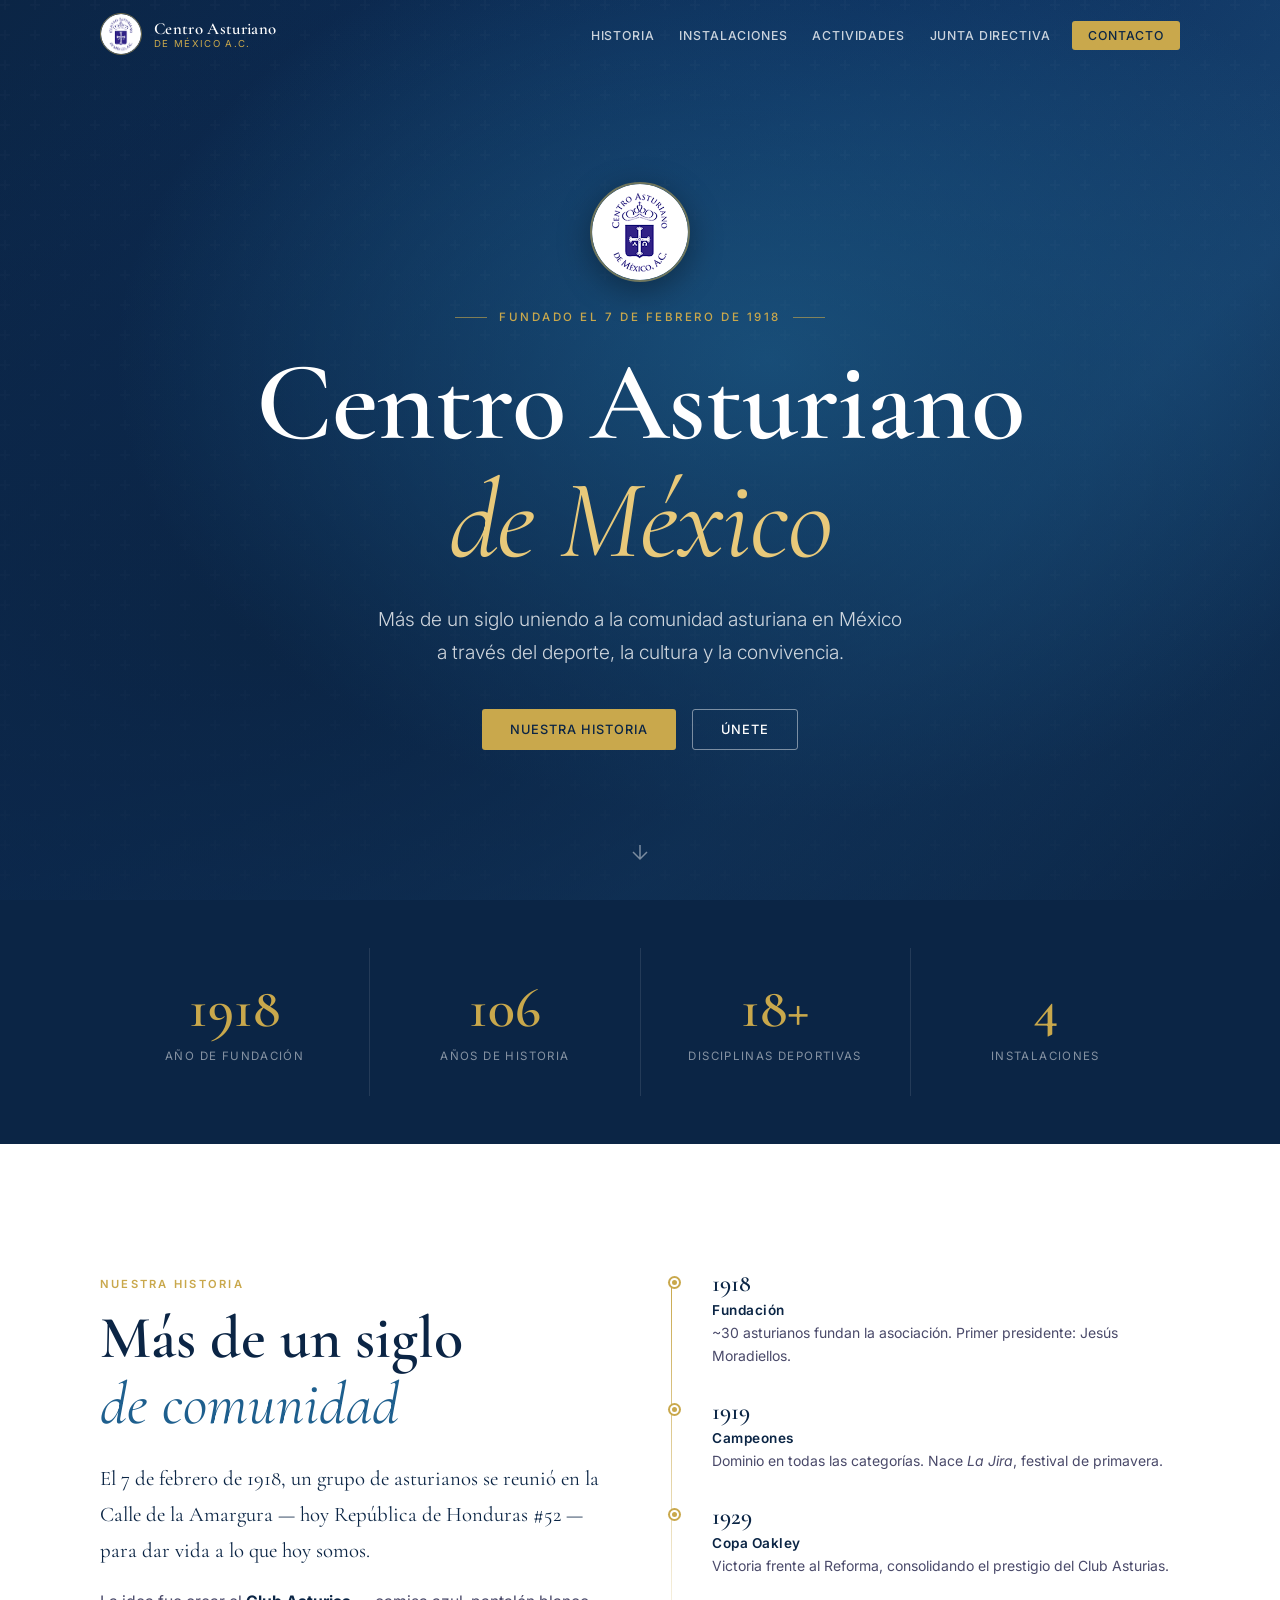
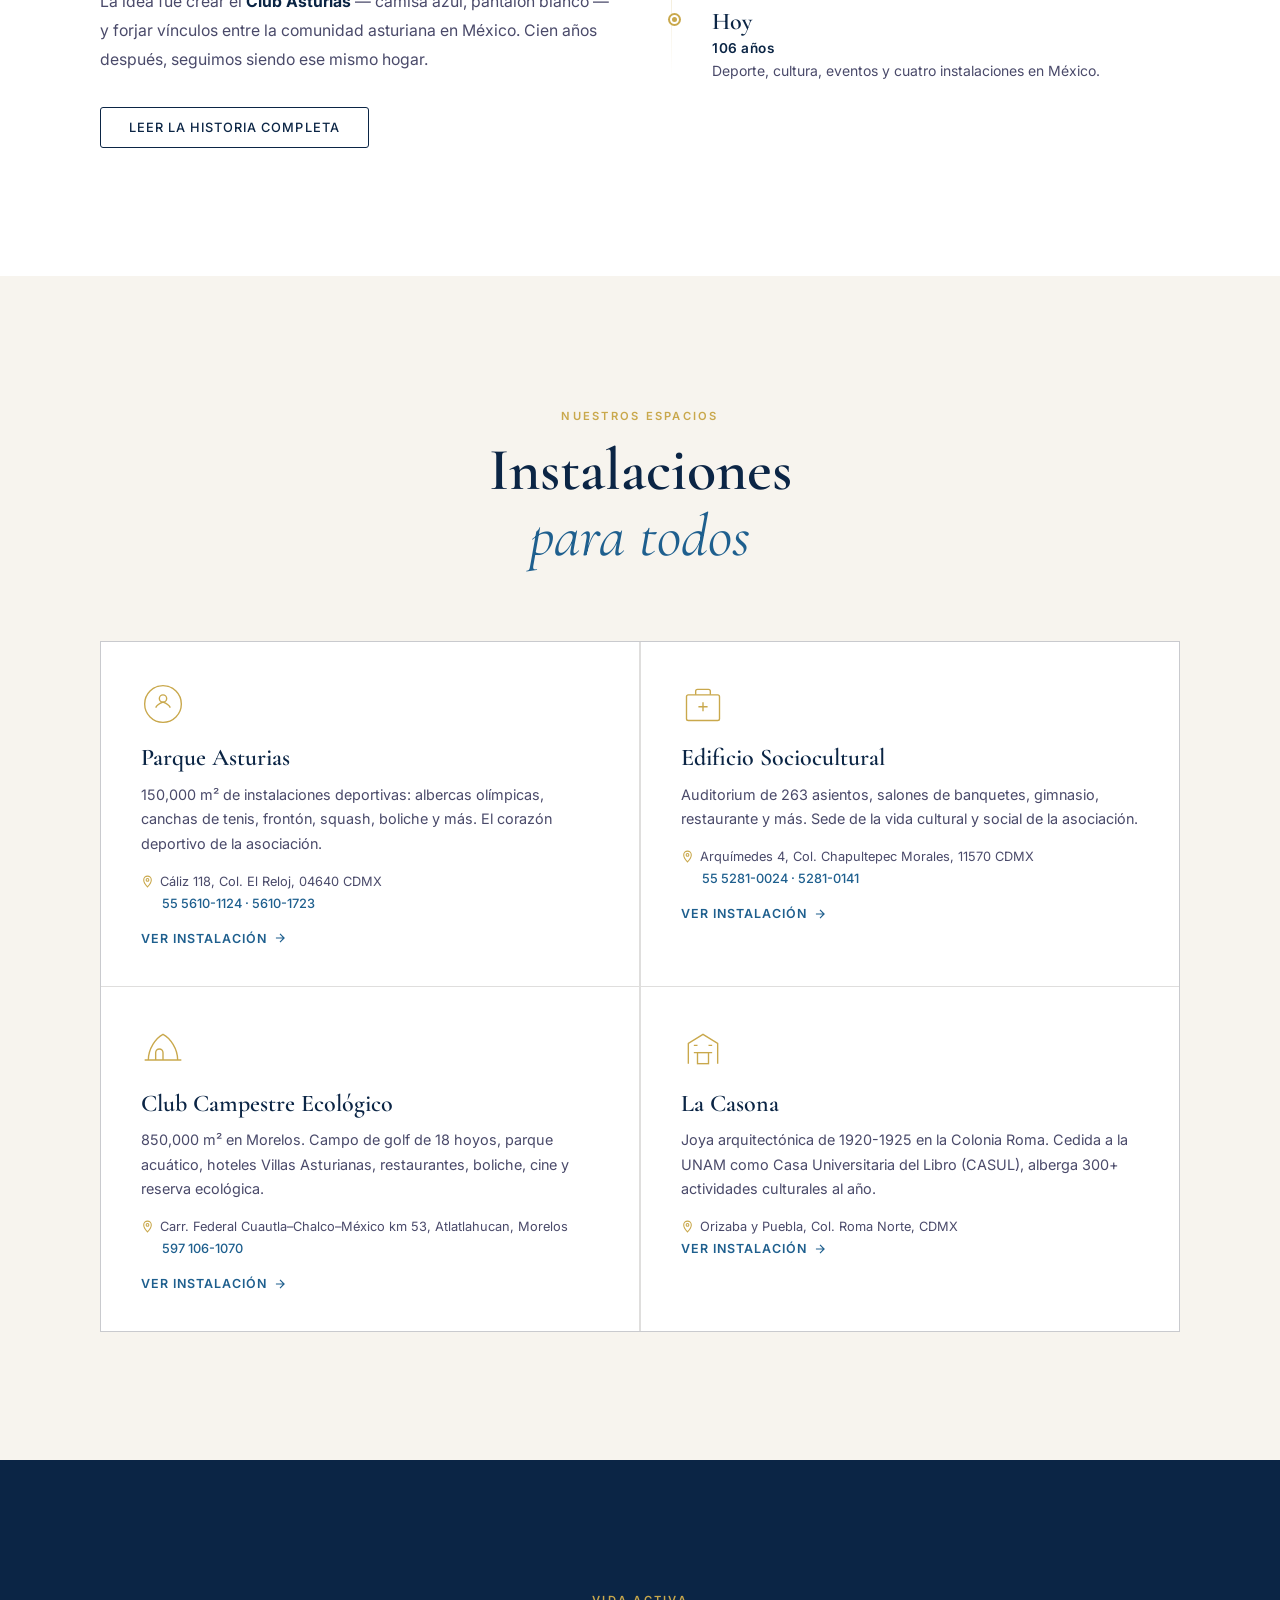
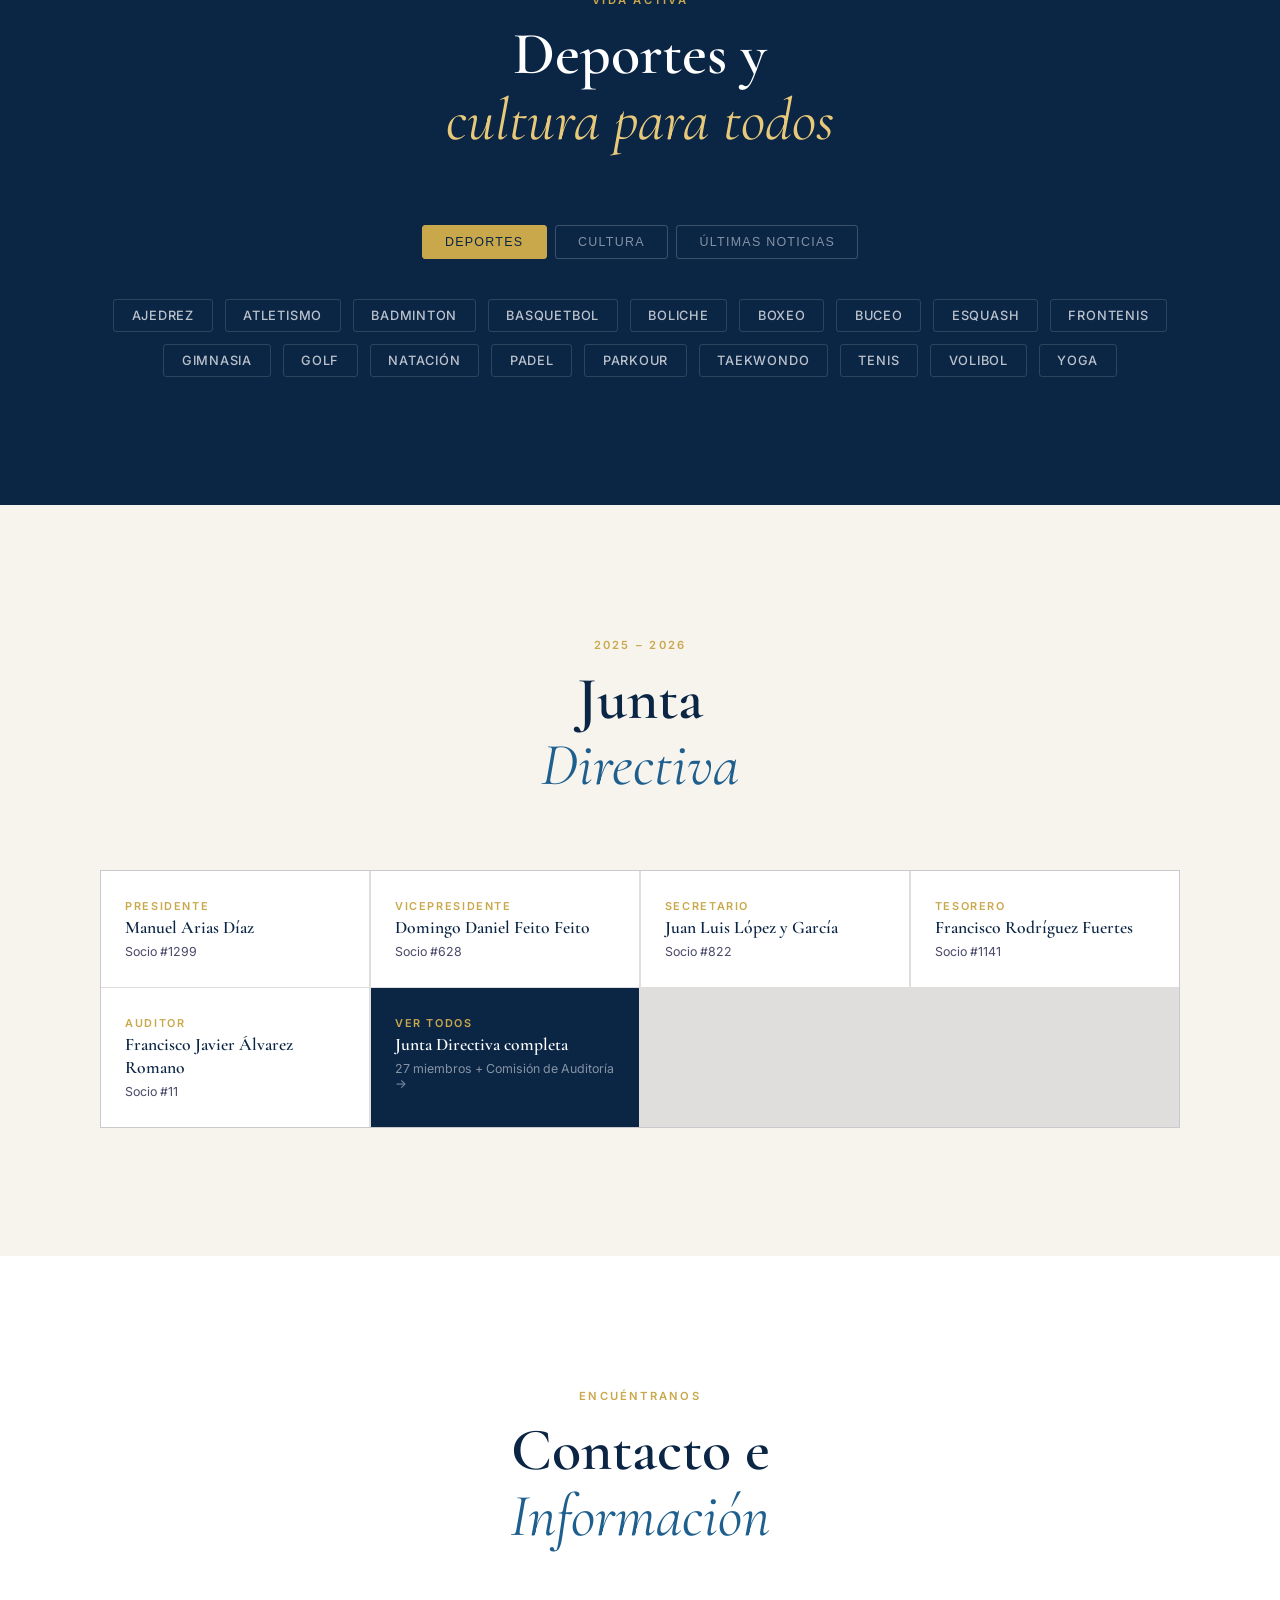
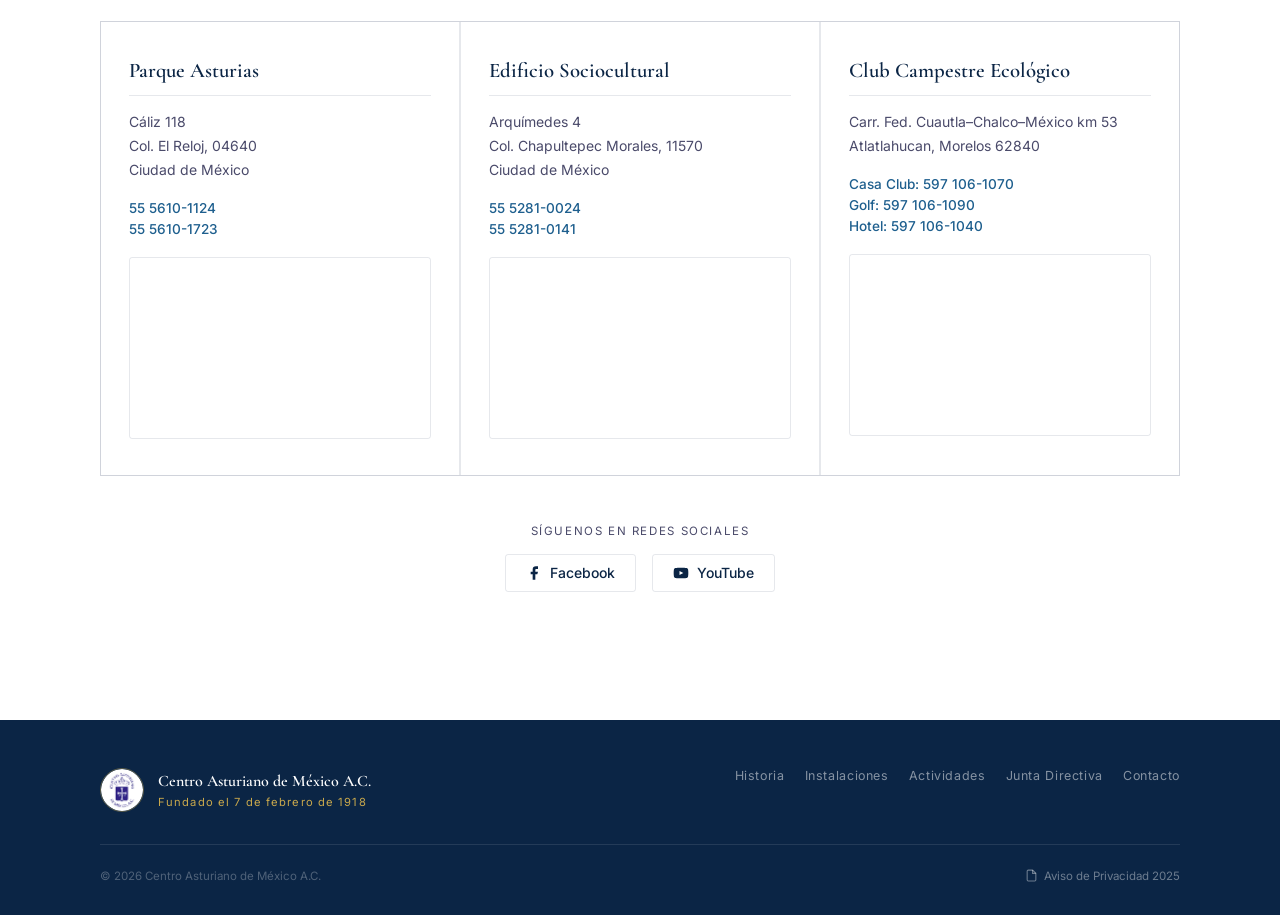
==== commit e0386855: "Full multi-page redesign with all content, maps and PDFs - Add official logo badge to hero and nav -" ====
--- a/index.html
+++ b/index.html
@@ -15,19 +15,22 @@
   <!-- ─── NAVIGATION ─── -->
   <nav class="nav" id="nav">
     <div class="nav__inner">
-      <a href="#inicio" class="nav__logo">
-        <span class="nav__logo-text">Centro Asturiano</span>
-        <span class="nav__logo-sub">de México A.C.</span>
+      <a href="index.html" class="nav__logo">
+        <img src="assets/logo.png" alt="Centro Asturiano de México" class="nav__logo-badge" />
+        <div class="nav__logo-words">
+          <span class="nav__logo-text">Centro Asturiano</span>
+          <span class="nav__logo-sub">de México A.C.</span>
+        </div>
       </a>
       <button class="nav__toggle" id="navToggle" aria-label="Abrir menú">
         <span></span><span></span><span></span>
       </button>
       <ul class="nav__links" id="navLinks">
-        <li><a href="#historia" class="nav__link">Historia</a></li>
-        <li><a href="#instalaciones" class="nav__link">Instalaciones</a></li>
-        <li><a href="#actividades" class="nav__link">Actividades</a></li>
-        <li><a href="#junta" class="nav__link">Junta Directiva</a></li>
-        <li><a href="#contacto" class="nav__link nav__link--cta">Contacto</a></li>
+        <li><a href="historia.html" class="nav__link">Historia</a></li>
+        <li><a href="index.html#instalaciones" class="nav__link">Instalaciones</a></li>
+        <li><a href="index.html#actividades" class="nav__link">Actividades</a></li>
+        <li><a href="junta-directiva.html" class="nav__link">Junta Directiva</a></li>
+        <li><a href="index.html#contacto" class="nav__link nav__link--cta">Contacto</a></li>
       </ul>
     </div>
   </nav>
@@ -37,101 +40,71 @@
     <div class="hero__bg"></div>
     <div class="hero__overlay"></div>
     <div class="hero__content">
-      <p class="hero__est reveal">Fundado en 1918</p>
+      <img src="assets/logo.png" alt="Escudo del Centro Asturiano de México" class="hero__badge reveal" />
+      <p class="hero__est reveal">Fundado el 7 de febrero de 1918</p>
       <h1 class="hero__title reveal">
         Centro Asturiano<br /><em>de México</em>
       </h1>
       <p class="hero__subtitle reveal">
-        Más de un siglo uniendo a la comunidad asturiana en México a través<br class="hide-mobile" />
-        del deporte, la cultura y la convivencia.
+        Más de un siglo uniendo a la comunidad asturiana en México<br class="hide-mobile" />
+        a través del deporte, la cultura y la convivencia.
       </p>
       <div class="hero__actions reveal">
-        <a href="#historia" class="btn btn--gold">Nuestra Historia</a>
-        <a href="#contacto" class="btn btn--outline">Únete</a>
-      </div>
-    </div>
-    <a href="#historia" class="hero__scroll" aria-label="Desplazar hacia abajo">
-      <svg width="24" height="24" viewBox="0 0 24 24" fill="none" stroke="currentColor" stroke-width="1.5">
-        <path d="M12 5v14M5 12l7 7 7-7"/>
-      </svg>
+        <a href="historia.html" class="btn btn--gold">Nuestra Historia</a>
+        <a href="index.html#contacto" class="btn btn--outline">Únete</a>
+      </div>
+    </div>
+    <a href="#stats" class="hero__scroll" aria-label="Ver más">
+      <svg width="24" height="24" viewBox="0 0 24 24" fill="none" stroke="currentColor" stroke-width="1.5"><path d="M12 5v14M5 12l7 7 7-7"/></svg>
     </a>
   </section>
 
-  <!-- ─── STATS STRIP ─── -->
-  <section class="stats">
+  <!-- ─── STATS ─── -->
+  <section class="stats" id="stats">
     <div class="container">
       <div class="stats__grid">
-        <div class="stat reveal">
-          <span class="stat__number">1918</span>
-          <span class="stat__label">Año de fundación</span>
-        </div>
-        <div class="stat reveal">
-          <span class="stat__number">106</span>
-          <span class="stat__label">Años de historia</span>
-        </div>
-        <div class="stat reveal">
-          <span class="stat__number">18+</span>
-          <span class="stat__label">Disciplinas deportivas</span>
-        </div>
-        <div class="stat reveal">
-          <span class="stat__number">4</span>
-          <span class="stat__label">Instalaciones</span>
-        </div>
-      </div>
-    </div>
-  </section>
-
-  <!-- ─── HISTORIA ─── -->
-  <section class="section historia" id="historia">
-    <div class="container">
-      <div class="section__header reveal">
-        <span class="section__tag">Nuestra historia</span>
-        <h2 class="section__title">Más de un siglo de<br /><em>comunidad y orgullo</em></h2>
-      </div>
+        <div class="stat reveal"><span class="stat__number">1918</span><span class="stat__label">Año de fundación</span></div>
+        <div class="stat reveal"><span class="stat__number">106</span><span class="stat__label">Años de historia</span></div>
+        <div class="stat reveal"><span class="stat__number">18+</span><span class="stat__label">Disciplinas deportivas</span></div>
+        <div class="stat reveal"><span class="stat__number">4</span><span class="stat__label">Instalaciones</span></div>
+      </div>
+    </div>
+  </section>
+
+  <!-- ─── HISTORIA TEASER ─── -->
+  <section class="section" id="historia-teaser">
+    <div class="container">
       <div class="historia__layout">
         <div class="historia__text reveal">
+          <span class="section__tag">Nuestra historia</span>
+          <h2 class="section__title" style="text-align:left; margin-bottom:1.5rem;">Más de un siglo<br /><em>de comunidad</em></h2>
           <p class="lead">
-            El 7 de febrero de 1918, aproximadamente 30 asturianos se reunieron en la Calle de la Amargura — hoy República de Honduras #52 — en la Ciudad de México para dar vida a lo que hoy es el Centro Asturiano de México A.C.
+            El 7 de febrero de 1918, un grupo de asturianos se reunió en la Calle de la Amargura — hoy República de Honduras #52 — para dar vida a lo que hoy somos.
           </p>
           <p>
-            La iniciativa nació con dos objetivos entrelazados: crear un club de fútbol que llevara los colores asturianos — camiseta azul y pantalón blanco — y forjar vínculos de comunidad entre los asturianos en México. De ese encuentro fundacional surgió el <strong>Club Asturias</strong>, con Jesús Moradiellos como primer presidente.
+            La idea fue crear el <strong>Club Asturias</strong> — camisa azul, pantalón blanco — y forjar vínculos entre la comunidad asturiana en México. Cien años después, seguimos siendo ese mismo hogar.
           </p>
-          <p>
-            Ante el rechazo inicial de la Liga Mexicana de Fútbol, los fundadores respondieron con determinación: crearon su propia liga competitiva. Tres victorias consecutivas después, la Liga oficial no tuvo más remedio que aceptar al Club Asturias. En 1919 el club dominó en todas las categorías, y ese mismo año nació <em>La Jira</em>, festival de primavera que celebra la victoria histórica de Pelayo cerca de Gijón.
-          </p>
-          <p>
-            En 1929, la conquista de la Copa Oakley frente al Reforma consolidó el prestigio del club. Desde entonces, la asociación creció de un equipo de fútbol a una sociedad deportiva, cultural y social de primera categoría — un hogar para la comunidad asturiana en México por más de cien años.
-          </p>
-        </div>
-        <div class="historia__timeline reveal">
+          <div class="historia__cta">
+            <a href="historia.html" class="btn btn--outline-navy">Leer la historia completa</a>
+          </div>
+        </div>
+        <div class="reveal">
           <div class="timeline">
             <div class="timeline__item">
               <div class="timeline__year">1918</div>
-              <div class="timeline__content">
-                <strong>Fundación</strong>
-                <p>~30 asturianos fundan la asociación en la Ciudad de México. Primer presidente: Jesús Moradiellos.</p>
-              </div>
+              <div class="timeline__content"><strong>Fundación</strong><p>~30 asturianos fundan la asociación. Primer presidente: Jesús Moradiellos.</p></div>
             </div>
             <div class="timeline__item">
               <div class="timeline__year">1919</div>
-              <div class="timeline__content">
-                <strong>Campeones</strong>
-                <p>Dominio en todas las categorías de la liga alternativa. Nace <em>La Jira</em>, festival de primavera.</p>
-              </div>
+              <div class="timeline__content"><strong>Campeones</strong><p>Dominio en todas las categorías. Nace <em>La Jira</em>, festival de primavera.</p></div>
             </div>
             <div class="timeline__item">
               <div class="timeline__year">1929</div>
-              <div class="timeline__content">
-                <strong>Copa Oakley</strong>
-                <p>Victoria frente al Reforma, consolidando el prestigio deportivo del Club Asturias.</p>
-              </div>
+              <div class="timeline__content"><strong>Copa Oakley</strong><p>Victoria frente al Reforma, consolidando el prestigio del Club Asturias.</p></div>
             </div>
             <div class="timeline__item">
               <div class="timeline__year">Hoy</div>
-              <div class="timeline__content">
-                <strong>106 años</strong>
-                <p>Una sociedad plena: deporte, cultura, eventos y cuatro instalaciones en México.</p>
-              </div>
+              <div class="timeline__content"><strong>106 años</strong><p>Deporte, cultura, eventos y cuatro instalaciones en México.</p></div>
             </div>
           </div>
         </div>
@@ -140,7 +113,7 @@
   </section>
 
   <!-- ─── INSTALACIONES ─── -->
-  <section class="section instalaciones" id="instalaciones">
+  <section class="section section--cream" id="instalaciones">
     <div class="container">
       <div class="section__header reveal">
         <span class="section__tag">Nuestros espacios</span>
@@ -148,214 +121,165 @@
       </div>
       <div class="instalaciones__grid">
 
-        <article class="instalacion-card reveal">
+        <a href="instalaciones/parque-asturias.html" class="instalacion-card reveal">
           <div class="instalacion-card__icon">
-            <svg viewBox="0 0 48 48" fill="none" stroke="currentColor" stroke-width="1.5">
-              <path d="M24 4C13 4 4 13 4 24s9 20 20 20 20-9 20-20S35 4 24 4z"/>
-              <path d="M16 28c2-4 8-6 8-6s6 2 8 6"/>
-              <circle cx="24" cy="18" r="4"/>
-            </svg>
+            <svg viewBox="0 0 48 48" fill="none" stroke="currentColor" stroke-width="1.5"><path d="M24 4C13 4 4 13 4 24s9 20 20 20 20-9 20-20S35 4 24 4z"/><path d="M16 28c2-4 8-6 8-6s6 2 8 6"/><circle cx="24" cy="18" r="4"/></svg>
           </div>
           <h3 class="instalacion-card__title">Parque Asturias</h3>
-          <p class="instalacion-card__desc">Instalaciones deportivas al aire libre para los socios. Corazón de la vida deportiva de la asociación.</p>
+          <p class="instalacion-card__desc">150,000 m² de instalaciones deportivas: albercas olímpicas, canchas de tenis, frontón, squash, boliche y más. El corazón deportivo de la asociación.</p>
           <address class="instalacion-card__address">
-            <svg width="14" height="14" viewBox="0 0 24 24" fill="none" stroke="currentColor" stroke-width="2"><path d="M12 2C8.13 2 5 5.13 5 9c0 5.25 7 13 7 13s7-7.75 7-13c0-3.87-3.13-7-7-7zm0 9.5a2.5 2.5 0 010-5 2.5 2.5 0 010 5z"/></svg>
+            <svg width="13" height="13" viewBox="0 0 24 24" fill="none" stroke="currentColor" stroke-width="2"><path d="M12 2C8.13 2 5 5.13 5 9c0 5.25 7 13 7 13s7-7.75 7-13c0-3.87-3.13-7-7-7zm0 9.5a2.5 2.5 0 010-5 2.5 2.5 0 010 5z"/></svg>
             Cáliz 118, Col. El Reloj, 04640 CDMX
           </address>
           <p class="instalacion-card__phone">55 5610-1124 · 5610-1723</p>
-        </article>
-
-        <article class="instalacion-card reveal">
+          <span class="instalacion-card__link">Ver instalación <svg width="14" height="14" viewBox="0 0 24 24" fill="none" stroke="currentColor" stroke-width="2"><path d="M5 12h14M12 5l7 7-7 7"/></svg></span>
+        </a>
+
+        <a href="instalaciones/edificio-sociocultural.html" class="instalacion-card reveal">
           <div class="instalacion-card__icon">
-            <svg viewBox="0 0 48 48" fill="none" stroke="currentColor" stroke-width="1.5">
-              <rect x="6" y="14" width="36" height="28" rx="2"/>
-              <path d="M16 14V10a2 2 0 012-2h12a2 2 0 012 2v4"/>
-              <path d="M24 22v10M19 27h10"/>
-            </svg>
+            <svg viewBox="0 0 48 48" fill="none" stroke="currentColor" stroke-width="1.5"><rect x="6" y="14" width="36" height="28" rx="2"/><path d="M16 14V10a2 2 0 012-2h12a2 2 0 012 2v4"/><path d="M24 22v10M19 27h10"/></svg>
           </div>
           <h3 class="instalacion-card__title">Edificio Sociocultural</h3>
-          <p class="instalacion-card__desc">Sede de actividades culturales, eventos sociales y reuniones de la comunidad asturiana en la capital.</p>
+          <p class="instalacion-card__desc">Auditorium de 263 asientos, salones de banquetes, gimnasio, restaurante y más. Sede de la vida cultural y social de la asociación.</p>
           <address class="instalacion-card__address">
-            <svg width="14" height="14" viewBox="0 0 24 24" fill="none" stroke="currentColor" stroke-width="2"><path d="M12 2C8.13 2 5 5.13 5 9c0 5.25 7 13 7 13s7-7.75 7-13c0-3.87-3.13-7-7-7zm0 9.5a2.5 2.5 0 010-5 2.5 2.5 0 010 5z"/></svg>
+            <svg width="13" height="13" viewBox="0 0 24 24" fill="none" stroke="currentColor" stroke-width="2"><path d="M12 2C8.13 2 5 5.13 5 9c0 5.25 7 13 7 13s7-7.75 7-13c0-3.87-3.13-7-7-7zm0 9.5a2.5 2.5 0 010-5 2.5 2.5 0 010 5z"/></svg>
             Arquímedes 4, Col. Chapultepec Morales, 11570 CDMX
           </address>
           <p class="instalacion-card__phone">55 5281-0024 · 5281-0141</p>
-        </article>
-
-        <article class="instalacion-card reveal">
+          <span class="instalacion-card__link">Ver instalación <svg width="14" height="14" viewBox="0 0 24 24" fill="none" stroke="currentColor" stroke-width="2"><path d="M5 12h14M12 5l7 7-7 7"/></svg></span>
+        </a>
+
+        <a href="instalaciones/club-campestre.html" class="instalacion-card reveal">
           <div class="instalacion-card__icon">
-            <svg viewBox="0 0 48 48" fill="none" stroke="currentColor" stroke-width="1.5">
-              <path d="M8 36C8 24 16 12 24 8c8 4 16 16 16 28"/>
-              <path d="M4 36h40"/>
-              <path d="M16 36v-8a4 4 0 018 0v8"/>
-            </svg>
+            <svg viewBox="0 0 48 48" fill="none" stroke="currentColor" stroke-width="1.5"><path d="M8 36C8 24 16 12 24 8c8 4 16 16 16 28"/><path d="M4 36h40"/><path d="M16 36v-8a4 4 0 018 0v8"/></svg>
           </div>
           <h3 class="instalacion-card__title">Club Campestre Ecológico</h3>
-          <p class="instalacion-card__desc">Retiro ecológico con campo de golf, hotel y actividades al aire libre en el hermoso Estado de Morelos.</p>
+          <p class="instalacion-card__desc">850,000 m² en Morelos. Campo de golf de 18 hoyos, parque acuático, hoteles Villas Asturianas, restaurantes, boliche, cine y reserva ecológica.</p>
           <address class="instalacion-card__address">
-            <svg width="14" height="14" viewBox="0 0 24 24" fill="none" stroke="currentColor" stroke-width="2"><path d="M12 2C8.13 2 5 5.13 5 9c0 5.25 7 13 7 13s7-7.75 7-13c0-3.87-3.13-7-7-7zm0 9.5a2.5 2.5 0 010-5 2.5 2.5 0 010 5z"/></svg>
+            <svg width="13" height="13" viewBox="0 0 24 24" fill="none" stroke="currentColor" stroke-width="2"><path d="M12 2C8.13 2 5 5.13 5 9c0 5.25 7 13 7 13s7-7.75 7-13c0-3.87-3.13-7-7-7zm0 9.5a2.5 2.5 0 010-5 2.5 2.5 0 010 5z"/></svg>
             Carr. Federal Cuautla–Chalco–México km 53, Atlatlahucan, Morelos
           </address>
           <p class="instalacion-card__phone">597 106-1070</p>
-        </article>
-
-        <article class="instalacion-card reveal">
+          <span class="instalacion-card__link">Ver instalación <svg width="14" height="14" viewBox="0 0 24 24" fill="none" stroke="currentColor" stroke-width="2"><path d="M5 12h14M12 5l7 7-7 7"/></svg></span>
+        </a>
+
+        <a href="instalaciones/la-casona.html" class="instalacion-card reveal">
           <div class="instalacion-card__icon">
-            <svg viewBox="0 0 48 48" fill="none" stroke="currentColor" stroke-width="1.5">
-              <path d="M8 40V18L24 8l16 10v22"/>
-              <rect x="18" y="28" width="12" height="12"/>
-              <path d="M14 20h4M30 20h4M14 28h4M30 28h4"/>
-            </svg>
+            <svg viewBox="0 0 48 48" fill="none" stroke="currentColor" stroke-width="1.5"><path d="M8 40V18L24 8l16 10v22"/><rect x="18" y="28" width="12" height="12"/><path d="M14 20h4M30 20h4M14 28h4M30 28h4"/></svg>
           </div>
           <h3 class="instalacion-card__title">La Casona</h3>
-          <p class="instalacion-card__desc">Espacio con historia y carácter. Venue privilegiado para eventos especiales y reuniones de la asociación.</p>
+          <p class="instalacion-card__desc">Joya arquitectónica de 1920-1925 en la Colonia Roma. Cedida a la UNAM como Casa Universitaria del Libro (CASUL), alberga 300+ actividades culturales al año.</p>
           <address class="instalacion-card__address">
-            <svg width="14" height="14" viewBox="0 0 24 24" fill="none" stroke="currentColor" stroke-width="2"><path d="M12 2C8.13 2 5 5.13 5 9c0 5.25 7 13 7 13s7-7.75 7-13c0-3.87-3.13-7-7-7zm0 9.5a2.5 2.5 0 010-5 2.5 2.5 0 010 5z"/></svg>
-            Ciudad de México
+            <svg width="13" height="13" viewBox="0 0 24 24" fill="none" stroke="currentColor" stroke-width="2"><path d="M12 2C8.13 2 5 5.13 5 9c0 5.25 7 13 7 13s7-7.75 7-13c0-3.87-3.13-7-7-7zm0 9.5a2.5 2.5 0 010-5 2.5 2.5 0 010 5z"/></svg>
+            Orizaba y Puebla, Col. Roma Norte, CDMX
           </address>
-        </article>
+          <span class="instalacion-card__link">Ver instalación <svg width="14" height="14" viewBox="0 0 24 24" fill="none" stroke="currentColor" stroke-width="2"><path d="M5 12h14M12 5l7 7-7 7"/></svg></span>
+        </a>
 
       </div>
     </div>
   </section>
 
   <!-- ─── ACTIVIDADES ─── -->
-  <section class="section actividades" id="actividades">
+  <section class="section section--navy" id="actividades">
     <div class="container">
       <div class="section__header reveal">
         <span class="section__tag">Vida activa</span>
         <h2 class="section__title">Deportes y<br /><em>cultura para todos</em></h2>
       </div>
-
       <div class="actividades__tabs reveal">
         <button class="tab-btn tab-btn--active" data-tab="deportes">Deportes</button>
         <button class="tab-btn" data-tab="cultura">Cultura</button>
-        <button class="tab-btn" data-tab="eventos">Eventos</button>
-      </div>
-
+        <button class="tab-btn" data-tab="eventos">Últimas noticias</button>
+      </div>
       <div class="tab-panel tab-panel--active" id="tab-deportes">
         <div class="actividades__grid">
-          <div class="actividad-pill">Ajedrez</div>
-          <div class="actividad-pill">Atletismo</div>
-          <div class="actividad-pill">Badminton</div>
-          <div class="actividad-pill">Basquetbol</div>
-          <div class="actividad-pill">Boliche</div>
-          <div class="actividad-pill">Boxeo</div>
-          <div class="actividad-pill">Buceo</div>
-          <div class="actividad-pill">Esquash</div>
-          <div class="actividad-pill">Frontenis</div>
-          <div class="actividad-pill">Gimnasia</div>
-          <div class="actividad-pill">Golf</div>
-          <div class="actividad-pill">Natación</div>
-          <div class="actividad-pill">Padel</div>
-          <div class="actividad-pill">Parkour</div>
-          <div class="actividad-pill">Taekwondo</div>
-          <div class="actividad-pill">Tenis</div>
-          <div class="actividad-pill">Volibol</div>
-          <div class="actividad-pill">Yoga</div>
-        </div>
-      </div>
-
+          <div class="actividad-pill">Ajedrez</div><div class="actividad-pill">Atletismo</div><div class="actividad-pill">Badminton</div>
+          <div class="actividad-pill">Basquetbol</div><div class="actividad-pill">Boliche</div><div class="actividad-pill">Boxeo</div>
+          <div class="actividad-pill">Buceo</div><div class="actividad-pill">Esquash</div><div class="actividad-pill">Frontenis</div>
+          <div class="actividad-pill">Gimnasia</div><div class="actividad-pill">Golf</div><div class="actividad-pill">Natación</div>
+          <div class="actividad-pill">Padel</div><div class="actividad-pill">Parkour</div><div class="actividad-pill">Taekwondo</div>
+          <div class="actividad-pill">Tenis</div><div class="actividad-pill">Volibol</div><div class="actividad-pill">Yoga</div>
+        </div>
+      </div>
       <div class="tab-panel" id="tab-cultura">
         <div class="actividades__grid">
-          <div class="actividad-card">
+          <a href="noticias/asi-es-asturias.html" class="actividad-card">
             <h4>Así es Asturias</h4>
-            <p>Programa de educación cultural para mantener viva la identidad y el patrimonio asturiano entre nuestros socios.</p>
-          </div>
+            <p>Viaje cultural a Asturias para jóvenes socios: museos, cuevas prehistóricas, sidrerías y las autoridades del Principado.</p>
+            <span class="actividad-card__link">Leer más →</span>
+          </a>
           <div class="actividad-card">
             <h4>Flamenco</h4>
             <p>Clases y presentaciones del arte flamenco, fusión de la pasión española con el alma de nuestra comunidad.</p>
           </div>
           <div class="actividad-card">
             <h4>Danza Aérea</h4>
-            <p>Disciplina artística de vanguardia que combina danza y acrobacia en el aire.</p>
+            <p>Disciplina artística que combina danza y acrobacia en el aire para socios de todas las edades.</p>
           </div>
           <div class="actividad-card">
             <h4>TECA</h4>
-            <p>Taller de expresión cultural y artística para socios de todas las edades.</p>
-          </div>
-        </div>
-      </div>
-
+            <p>Taller de Expresión Cultural y Artística: espacio de creación abierto a la comunidad.</p>
+          </div>
+        </div>
+      </div>
       <div class="tab-panel" id="tab-eventos">
         <div class="actividades__grid">
-          <div class="actividad-card">
-            <h4>Baile de Antroxu</h4>
-            <p>Celebración del Carnaval asturiano: música, disfraces y la alegría del <em>antroxu</em> en el corazón de México.</p>
-          </div>
-          <div class="actividad-card">
-            <h4>Romería del Socio</h4>
-            <p>La romería tradicional que une a los socios en un día de convivencia, gastronomía y espíritu asturiano.</p>
-          </div>
-          <div class="actividad-card">
-            <h4>Jira de Paella</h4>
-            <p>Reunión gastronómica donde la paella es el pretexto perfecto para encontrarse en comunidad.</p>
-          </div>
-          <div class="actividad-card">
-            <h4>Noche de Ánimas</h4>
-            <p>Observancia del Día de Muertos con el carácter y las tradiciones propias de nuestra asociación.</p>
-          </div>
-        </div>
-      </div>
-    </div>
-  </section>
-
-  <!-- ─── JUNTA DIRECTIVA ─── -->
-  <section class="section junta" id="junta">
+          <a href="noticias/baile-de-antroxu.html" class="actividad-card">
+            <h4>Baile de Antroxu 2025</h4>
+            <p>Carnaval asturiano en el Parque Asturias: música, carros alegóricos, disfraces y la alegría del <em>antroxu</em>.</p>
+            <span class="actividad-card__link">Leer más →</span>
+          </a>
+          <a href="noticias/actualidad-en-padel.html" class="actividad-card">
+            <h4>Torneo de las Roscas de Reyes</h4>
+            <p>108 jugadores, 6 categorías. El torneo de pádel más grande del año, con record de participación.</p>
+            <span class="actividad-card__link">Leer más →</span>
+          </a>
+          <a href="noticias/primer-torneo-frontenis.html" class="actividad-card">
+            <h4>Primer Torneo de Frontenis 2025</h4>
+            <p>El Torneo de los Tamales: frontenis de dobles en el Día de la Candelaria. Competencia reñida y convivencia.</p>
+            <span class="actividad-card__link">Leer más →</span>
+          </a>
+          <a href="noticias/asamblea-2025.html" class="actividad-card">
+            <h4>Asamblea General 2025</h4>
+            <p>El 2 de febrero de 2025, la Asamblea aprobó las actividades de 2024 y eligió la nueva Junta Directiva.</p>
+            <span class="actividad-card__link">Leer más →</span>
+          </a>
+        </div>
+      </div>
+    </div>
+  </section>
+
+  <!-- ─── JUNTA DIRECTIVA TEASER ─── -->
+  <section class="section section--cream" id="junta-teaser">
     <div class="container">
       <div class="section__header reveal">
         <span class="section__tag">2025 – 2026</span>
         <h2 class="section__title">Junta<br /><em>Directiva</em></h2>
       </div>
       <div class="junta__grid">
-        <div class="junta__card reveal">
-          <span class="junta__role">Presidente</span>
-          <strong class="junta__name">Manuel Arias Díaz</strong>
-          <span class="junta__member">Socio #1299</span>
-        </div>
-        <div class="junta__card reveal">
-          <span class="junta__role">Vicepresidente</span>
-          <strong class="junta__name">Domingo Daniel Feito Feito</strong>
-          <span class="junta__member">Socio #628</span>
-        </div>
-        <div class="junta__card reveal">
-          <span class="junta__role">Secretario</span>
-          <strong class="junta__name">Juan Luis López y García</strong>
-          <span class="junta__member">Socio #822</span>
-        </div>
-        <div class="junta__card reveal">
-          <span class="junta__role">Secretario Suplente</span>
-          <strong class="junta__name">Miguel Ángel Fernández Gonzalo</strong>
-          <span class="junta__member">Socio #1589</span>
-        </div>
-        <div class="junta__card reveal">
-          <span class="junta__role">Tesorero</span>
-          <strong class="junta__name">Francisco Rodríguez Fuertes</strong>
-          <span class="junta__member">Socio #1141</span>
-        </div>
-        <div class="junta__card reveal">
-          <span class="junta__role">Tesorero Suplente</span>
-          <strong class="junta__name">César Noval Garrido</strong>
-          <span class="junta__member">Socio #27</span>
-        </div>
-        <div class="junta__card reveal">
-          <span class="junta__role">Auditor</span>
-          <strong class="junta__name">Francisco Javier Álvarez Romano</strong>
-          <span class="junta__member">Socio #11</span>
+        <div class="junta__card reveal"><span class="junta__role">Presidente</span><strong class="junta__name">Manuel Arias Díaz</strong><span class="junta__member">Socio #1299</span></div>
+        <div class="junta__card reveal"><span class="junta__role">Vicepresidente</span><strong class="junta__name">Domingo Daniel Feito Feito</strong><span class="junta__member">Socio #628</span></div>
+        <div class="junta__card reveal"><span class="junta__role">Secretario</span><strong class="junta__name">Juan Luis López y García</strong><span class="junta__member">Socio #822</span></div>
+        <div class="junta__card reveal"><span class="junta__role">Tesorero</span><strong class="junta__name">Francisco Rodríguez Fuertes</strong><span class="junta__member">Socio #1141</span></div>
+        <div class="junta__card reveal"><span class="junta__role">Auditor</span><strong class="junta__name">Francisco Javier Álvarez Romano</strong><span class="junta__member">Socio #11</span></div>
+        <div class="junta__card reveal" style="background:var(--navy);cursor:pointer;" onclick="location.href='junta-directiva.html'">
+          <span class="junta__role" style="color:var(--gold)">Ver todos</span>
+          <strong class="junta__name" style="color:var(--white)">Junta Directiva completa</strong>
+          <span class="junta__member" style="color:rgba(255,255,255,0.5)">27 miembros + Comisión de Auditoría →</span>
         </div>
       </div>
     </div>
   </section>
 
   <!-- ─── CONTACTO ─── -->
-  <section class="section contacto" id="contacto">
+  <section class="section" id="contacto">
     <div class="container">
       <div class="section__header reveal">
         <span class="section__tag">Encuéntranos</span>
         <h2 class="section__title">Contacto e<br /><em>Información</em></h2>
       </div>
       <div class="contacto__grid">
-
         <div class="contacto__card reveal">
           <h3>Parque Asturias</h3>
           <address>Cáliz 118<br />Col. El Reloj, 04640<br />Ciudad de México</address>
@@ -363,8 +287,10 @@
             <a href="tel:5556101124">55 5610-1124</a>
             <a href="tel:5556101723">55 5610-1723</a>
           </div>
-        </div>
-
+          <div class="contacto__map">
+            <iframe title="Parque Asturias en Google Maps" src="https://maps.google.com/maps?q=Caliz+118+Colonia+El+Reloj+CDMX&z=15&output=embed" class="map-frame" loading="lazy" allowfullscreen></iframe>
+          </div>
+        </div>
         <div class="contacto__card reveal">
           <h3>Edificio Sociocultural</h3>
           <address>Arquímedes 4<br />Col. Chapultepec Morales, 11570<br />Ciudad de México</address>
@@ -372,8 +298,10 @@
             <a href="tel:5552810024">55 5281-0024</a>
             <a href="tel:5552810141">55 5281-0141</a>
           </div>
-        </div>
-
+          <div class="contacto__map">
+            <iframe title="Edificio Sociocultural en Google Maps" src="https://maps.google.com/maps?q=Arquimedes+4+Chapultepec+Morales+Mexico+City&z=16&output=embed" class="map-frame" loading="lazy" allowfullscreen></iframe>
+          </div>
+        </div>
         <div class="contacto__card reveal">
           <h3>Club Campestre Ecológico</h3>
           <address>Carr. Fed. Cuautla–Chalco–México km 53<br />Atlatlahucan, Morelos 62840</address>
@@ -382,20 +310,19 @@
             <a href="tel:5971061090">Golf: 597 106-1090</a>
             <a href="tel:5971061040">Hotel: 597 106-1040</a>
           </div>
-        </div>
-
-      </div>
-
+          <div class="contacto__map">
+            <iframe title="Club Campestre Ecológico en Google Maps" src="https://maps.google.com/maps?q=18.9750961,-98.8654535&z=14&output=embed" class="map-frame" loading="lazy" allowfullscreen></iframe>
+          </div>
+        </div>
+      </div>
       <div class="contacto__social reveal">
         <p>Síguenos en redes sociales</p>
         <div class="social__links">
           <a href="https://www.facebook.com/CentroAsturianoDeMexico" target="_blank" rel="noopener" class="social__link">
-            <svg viewBox="0 0 24 24" fill="currentColor"><path d="M18 2h-3a5 5 0 00-5 5v3H7v4h3v8h4v-8h3l1-4h-4V7a1 1 0 011-1h3z"/></svg>
-            Facebook
+            <svg viewBox="0 0 24 24" fill="currentColor"><path d="M18 2h-3a5 5 0 00-5 5v3H7v4h3v8h4v-8h3l1-4h-4V7a1 1 0 011-1h3z"/></svg>Facebook
           </a>
           <a href="https://www.youtube.com/@centroasturianodemexicoa.c9127" target="_blank" rel="noopener" class="social__link">
-            <svg viewBox="0 0 24 24" fill="currentColor"><path d="M22.54 6.42a2.78 2.78 0 00-1.95-1.96C18.88 4 12 4 12 4s-6.88 0-8.59.46a2.78 2.78 0 00-1.95 1.96A29 29 0 001 12a29 29 0 00.46 5.58 2.78 2.78 0 001.95 1.95C5.12 20 12 20 12 20s6.88 0 8.59-.47a2.78 2.78 0 001.95-1.95A29 29 0 0023 12a29 29 0 00-.46-5.58zM9.75 15.02V8.98L15.5 12l-5.75 3.02z"/></svg>
-            YouTube
+            <svg viewBox="0 0 24 24" fill="currentColor"><path d="M22.54 6.42a2.78 2.78 0 00-1.95-1.96C18.88 4 12 4 12 4s-6.88 0-8.59.46a2.78 2.78 0 00-1.95 1.96A29 29 0 001 12a29 29 0 00.46 5.58 2.78 2.78 0 001.95 1.95C5.12 20 12 20 12 20s6.88 0 8.59-.47a2.78 2.78 0 001.95-1.95A29 29 0 0023 12a29 29 0 00-.46-5.58zM9.75 15.02V8.98L15.5 12l-5.75 3.02z"/></svg>YouTube
           </a>
         </div>
       </div>
@@ -407,18 +334,27 @@
     <div class="container">
       <div class="footer__inner">
         <div class="footer__brand">
-          <p class="footer__name">Centro Asturiano de México A.C.</p>
-          <p class="footer__tagline">Fundado el 7 de febrero de 1918</p>
+          <img src="assets/logo.png" alt="Logo" class="footer__badge" />
+          <div class="footer__brand-words">
+            <p class="footer__name">Centro Asturiano de México A.C.</p>
+            <p class="footer__tagline">Fundado el 7 de febrero de 1918</p>
+          </div>
         </div>
         <nav class="footer__nav">
-          <a href="#historia">Historia</a>
-          <a href="#instalaciones">Instalaciones</a>
-          <a href="#actividades">Actividades</a>
-          <a href="#junta">Junta Directiva</a>
-          <a href="#contacto">Contacto</a>
+          <a href="historia.html">Historia</a>
+          <a href="index.html#instalaciones">Instalaciones</a>
+          <a href="index.html#actividades">Actividades</a>
+          <a href="junta-directiva.html">Junta Directiva</a>
+          <a href="index.html#contacto">Contacto</a>
         </nav>
       </div>
-      <p class="footer__copy">© 2026 Centro Asturiano de México A.C.</p>
+      <div class="footer__bottom">
+        <p class="footer__copy">© 2026 Centro Asturiano de México A.C.</p>
+        <a href="https://www.centroasturianodemexico.com/wp-content/uploads/2025/07/avisodeprivacidad2025.pdf" target="_blank" rel="noopener" class="footer__legal">
+          <svg viewBox="0 0 24 24" fill="none" stroke="currentColor" stroke-width="2"><path d="M14 2H6a2 2 0 00-2 2v16a2 2 0 002 2h12a2 2 0 002-2V8z"/><polyline points="14,2 14,8 20,8"/></svg>
+          Aviso de Privacidad 2025
+        </a>
+      </div>
     </div>
   </footer>
 
--- a/css/styles.css
+++ b/css/styles.css
@@ -1,854 +1,390 @@
-/* ─────────────────────────────────────────
-   TOKENS
-───────────────────────────────────────── */
+/* ═══════════════════════════════════════════
+   CENTRO ASTURIANO DE MÉXICO — DESIGN SYSTEM
+   ═══════════════════════════════════════════ */
+
+/* ─── TOKENS ─────────────────────────────── */
 :root {
-  --navy:       #0B2545;
-  --navy-mid:   #1E5F8E;
-  --gold:       #C9A84C;
-  --gold-light: #E8C97A;
-  --cream:      #F7F4EE;
-  --white:      #FFFFFF;
-  --ink:        #1A1A2E;
-  --ink-light:  #4A4A6A;
-  --border:     rgba(11, 37, 69, 0.12);
+  --navy:        #0B2545;
+  --navy-mid:    #1E5F8E;
+  --navy-light:  #2A7AB5;
+  --gold:        #C9A84C;
+  --gold-light:  #E8C97A;
+  --gold-pale:   #F5EDD3;
+  --cream:       #F7F4EE;
+  --cream-dark:  #EDE9E0;
+  --white:       #FFFFFF;
+  --ink:         #1A1A2E;
+  --ink-light:   #4A4A6A;
+  --border:      rgba(11, 37, 69, 0.10);
+  --border-gold: rgba(201, 168, 76, 0.25);
 
   --font-serif: 'Cormorant Garamond', Georgia, serif;
   --font-sans:  'Inter', system-ui, sans-serif;
 
   --max-w: 1160px;
   --gap:   clamp(1.5rem, 4vw, 3rem);
-
   --ease-out: cubic-bezier(0.22, 1, 0.36, 1);
-}
-
-/* ─────────────────────────────────────────
-   RESET & BASE
-───────────────────────────────────────── */
+
+  --radius-sm: 3px;
+  --radius:    6px;
+  --shadow:    0 4px 24px rgba(11,37,69,0.10);
+  --shadow-lg: 0 12px 48px rgba(11,37,69,0.15);
+}
+
+/* ─── RESET & BASE ───────────────────────── */
 *, *::before, *::after { box-sizing: border-box; margin: 0; padding: 0; }
-
-html {
-  scroll-behavior: smooth;
-  font-size: 16px;
-}
-
-body {
-  font-family: var(--font-sans);
-  color: var(--ink);
-  background: var(--white);
-  -webkit-font-smoothing: antialiased;
-  overflow-x: hidden;
-}
-
+html { scroll-behavior: smooth; font-size: 16px; }
+body { font-family: var(--font-sans); color: var(--ink); background: var(--white); -webkit-font-smoothing: antialiased; overflow-x: hidden; }
 img { display: block; max-width: 100%; }
 address { font-style: normal; }
 a { color: inherit; text-decoration: none; }
-
-.container {
-  width: 100%;
-  max-width: var(--max-w);
-  margin-inline: auto;
-  padding-inline: clamp(1.25rem, 5vw, 2.5rem);
-}
-
+.container { width: 100%; max-width: var(--max-w); margin-inline: auto; padding-inline: clamp(1.25rem, 5vw, 2.5rem); }
 .hide-mobile { display: inline; }
 
-/* ─────────────────────────────────────────
-   SCROLL REVEAL
-───────────────────────────────────────── */
-.reveal {
-  opacity: 0;
-  transform: translateY(32px);
-  transition: opacity 0.7s var(--ease-out), transform 0.7s var(--ease-out);
-}
-.reveal.visible {
-  opacity: 1;
-  transform: none;
-}
-.reveal:nth-child(2) { transition-delay: 0.08s; }
-.reveal:nth-child(3) { transition-delay: 0.16s; }
-.reveal:nth-child(4) { transition-delay: 0.24s; }
-
-/* ─────────────────────────────────────────
-   BUTTONS
-───────────────────────────────────────── */
-.btn {
-  display: inline-flex;
-  align-items: center;
-  gap: 0.5rem;
-  padding: 0.75rem 1.75rem;
-  border-radius: 2px;
-  font-family: var(--font-sans);
-  font-size: 0.875rem;
-  font-weight: 500;
-  letter-spacing: 0.06em;
-  text-transform: uppercase;
-  cursor: pointer;
-  border: none;
-  transition: background 0.25s, color 0.25s, transform 0.2s;
-}
-.btn:hover { transform: translateY(-1px); }
-
-.btn--gold {
-  background: var(--gold);
-  color: var(--navy);
-}
+/* ─── SCROLL REVEAL ──────────────────────── */
+.reveal { opacity: 0; transform: translateY(28px); transition: opacity 0.65s var(--ease-out), transform 0.65s var(--ease-out); }
+.reveal.visible { opacity: 1; transform: none; }
+.reveal:nth-child(2) { transition-delay: 0.07s; }
+.reveal:nth-child(3) { transition-delay: 0.14s; }
+.reveal:nth-child(4) { transition-delay: 0.21s; }
+.reveal:nth-child(5) { transition-delay: 0.28s; }
+
+/* ─── BUTTONS ────────────────────────────── */
+.btn { display: inline-flex; align-items: center; gap: 0.5rem; padding: 0.75rem 1.75rem; border-radius: var(--radius-sm); font-family: var(--font-sans); font-size: 0.8rem; font-weight: 500; letter-spacing: 0.08em; text-transform: uppercase; cursor: pointer; border: none; transition: background 0.25s, color 0.25s, transform 0.2s, box-shadow 0.25s; }
+.btn:hover { transform: translateY(-1px); box-shadow: var(--shadow); }
+.btn--gold { background: var(--gold); color: var(--navy); }
 .btn--gold:hover { background: var(--gold-light); }
-
-.btn--outline {
-  background: transparent;
-  color: var(--white);
-  border: 1.5px solid rgba(255,255,255,0.5);
-}
-.btn--outline:hover {
-  background: rgba(255,255,255,0.1);
-  border-color: var(--white);
-}
-
-/* ─────────────────────────────────────────
-   NAVIGATION
-───────────────────────────────────────── */
-.nav {
-  position: fixed;
-  top: 0;
-  left: 0;
-  right: 0;
-  z-index: 100;
-  transition: background 0.4s, box-shadow 0.4s, backdrop-filter 0.4s;
-  padding: 0;
-}
-.nav.scrolled {
-  background: rgba(11, 37, 69, 0.96);
-  backdrop-filter: blur(12px);
-  box-shadow: 0 1px 0 rgba(255,255,255,0.08);
-}
-
-.nav__inner {
-  max-width: var(--max-w);
-  margin-inline: auto;
-  padding-inline: clamp(1.25rem, 5vw, 2.5rem);
-  height: 68px;
-  display: flex;
-  align-items: center;
-  justify-content: space-between;
-}
-
-.nav__logo {
-  display: flex;
-  flex-direction: column;
-  line-height: 1.15;
-}
-.nav__logo-text {
-  font-family: var(--font-serif);
-  font-size: 1.15rem;
-  font-weight: 600;
-  color: var(--white);
-  letter-spacing: 0.02em;
-}
-.nav__logo-sub {
-  font-size: 0.65rem;
-  font-weight: 400;
-  color: var(--gold);
-  letter-spacing: 0.12em;
-  text-transform: uppercase;
-}
-
-.nav__links {
-  display: flex;
-  align-items: center;
-  gap: 0.25rem;
-  list-style: none;
-}
-
-.nav__link {
-  font-size: 0.8rem;
-  font-weight: 500;
-  letter-spacing: 0.07em;
-  text-transform: uppercase;
-  color: rgba(255,255,255,0.8);
-  padding: 0.5rem 0.75rem;
-  border-radius: 2px;
-  transition: color 0.2s, background 0.2s;
-}
+.btn--navy { background: var(--navy); color: var(--white); }
+.btn--navy:hover { background: #0d3060; }
+.btn--outline { background: transparent; color: var(--white); border: 1.5px solid rgba(255,255,255,0.45); }
+.btn--outline:hover { background: rgba(255,255,255,0.1); border-color: var(--white); }
+.btn--outline-navy { background: transparent; color: var(--navy); border: 1.5px solid var(--navy); }
+.btn--outline-navy:hover { background: var(--navy); color: var(--white); }
+
+/* ─── NAVIGATION ─────────────────────────── */
+.nav { position: fixed; top: 0; left: 0; right: 0; z-index: 100; transition: background 0.4s, box-shadow 0.4s, backdrop-filter 0.4s; }
+.nav.scrolled { background: rgba(11,37,69,0.97); backdrop-filter: blur(14px); box-shadow: 0 1px 0 rgba(255,255,255,0.07); }
+.nav__inner { max-width: var(--max-w); margin-inline: auto; padding-inline: clamp(1.25rem,5vw,2.5rem); height: 68px; display: flex; align-items: center; justify-content: space-between; }
+.nav__logo { display: flex; align-items: center; gap: 0.75rem; }
+.nav__logo-badge { width: 42px; height: 42px; border-radius: 50%; object-fit: cover; border: 1.5px solid rgba(201,168,76,0.5); flex-shrink: 0; }
+.nav__logo-words { display: flex; flex-direction: column; line-height: 1.15; }
+.nav__logo-text { font-family: var(--font-serif); font-size: 1.05rem; font-weight: 600; color: var(--white); letter-spacing: 0.02em; }
+.nav__logo-sub { font-size: 0.6rem; font-weight: 400; color: var(--gold); letter-spacing: 0.14em; text-transform: uppercase; }
+.nav__links { display: flex; align-items: center; gap: 0.15rem; list-style: none; }
+.nav__link { font-size: 0.77rem; font-weight: 500; letter-spacing: 0.07em; text-transform: uppercase; color: rgba(255,255,255,0.78); padding: 0.5rem 0.7rem; border-radius: var(--radius-sm); transition: color 0.2s, background 0.2s; }
 .nav__link:hover { color: var(--white); background: rgba(255,255,255,0.08); }
-
-.nav__link--cta {
-  background: var(--gold);
-  color: var(--navy) !important;
-  padding: 0.45rem 1rem;
-  margin-left: 0.5rem;
-}
+.nav__link--cta { background: var(--gold); color: var(--navy) !important; padding: 0.45rem 1rem; margin-left: 0.5rem; }
 .nav__link--cta:hover { background: var(--gold-light); }
-
-/* Hamburger */
-.nav__toggle {
-  display: none;
-  flex-direction: column;
-  gap: 5px;
-  background: none;
-  border: none;
-  cursor: pointer;
-  padding: 4px;
-}
-.nav__toggle span {
-  display: block;
-  width: 24px;
-  height: 2px;
-  background: var(--white);
-  border-radius: 2px;
-  transition: transform 0.3s, opacity 0.3s;
-}
+.nav__toggle { display: none; flex-direction: column; gap: 5px; background: none; border: none; cursor: pointer; padding: 4px; }
+.nav__toggle span { display: block; width: 24px; height: 2px; background: var(--white); border-radius: 2px; transition: transform 0.3s, opacity 0.3s; }
 .nav__toggle.open span:nth-child(1) { transform: translateY(7px) rotate(45deg); }
 .nav__toggle.open span:nth-child(2) { opacity: 0; }
 .nav__toggle.open span:nth-child(3) { transform: translateY(-7px) rotate(-45deg); }
 
-/* ─────────────────────────────────────────
-   HERO
-───────────────────────────────────────── */
-.hero {
-  position: relative;
-  min-height: 100svh;
-  display: flex;
-  align-items: center;
-  justify-content: center;
-  overflow: hidden;
-}
-
-.hero__bg {
-  position: absolute;
-  inset: 0;
-  background:
-    radial-gradient(ellipse at 60% 40%, #1E5F8E 0%, transparent 60%),
-    radial-gradient(ellipse at 20% 70%, #0B2545 0%, transparent 70%),
-    linear-gradient(135deg, #0B2545 0%, #0d3060 40%, #1a4a7a 70%, #0B2545 100%);
-  background-size: cover;
-}
-
-/* Subtle texture overlay */
-.hero__bg::after {
-  content: '';
-  position: absolute;
-  inset: 0;
-  background-image: url("data:image/svg+xml,%3Csvg width='60' height='60' viewBox='0 0 60 60' xmlns='http://www.w3.org/2000/svg'%3E%3Cg fill='none' fill-rule='evenodd'%3E%3Cg fill='%23ffffff' fill-opacity='0.018'%3E%3Cpath d='M36 34v-4h-2v4h-4v2h4v4h2v-4h4v-2h-4zm0-30V0h-2v4h-4v2h4v4h2V6h4V4h-4zM6 34v-4H4v4H0v2h4v4h2v-4h4v-2H6zM6 4V0H4v4H0v2h4v4h2V6h4V4H6z'/%3E%3C/g%3E%3C/g%3E%3C/svg%3E");
-}
-
-.hero__overlay {
-  position: absolute;
-  inset: 0;
-  background: linear-gradient(to bottom, rgba(11,37,69,0.2) 0%, rgba(11,37,69,0.5) 100%);
-}
-
-.hero__content {
-  position: relative;
-  z-index: 1;
-  text-align: center;
-  padding: 8rem 1.5rem 6rem;
-  max-width: 860px;
-}
-
-.hero__est {
-  font-family: var(--font-sans);
-  font-size: 0.75rem;
-  font-weight: 500;
-  letter-spacing: 0.22em;
-  text-transform: uppercase;
-  color: var(--gold);
-  margin-bottom: 1.25rem;
-  display: flex;
-  align-items: center;
-  justify-content: center;
-  gap: 0.75rem;
-}
-.hero__est::before,
-.hero__est::after {
-  content: '';
-  display: block;
-  width: 32px;
-  height: 1px;
-  background: var(--gold);
-  opacity: 0.6;
-}
-
-.hero__title {
-  font-family: var(--font-serif);
-  font-size: clamp(3rem, 9vw, 7rem);
-  font-weight: 600;
-  line-height: 1.05;
-  color: var(--white);
-  margin-bottom: 1.5rem;
-  letter-spacing: -0.01em;
-}
-.hero__title em {
-  font-style: italic;
-  color: var(--gold-light);
-  font-weight: 400;
-}
-
-.hero__subtitle {
-  font-size: clamp(1rem, 2vw, 1.2rem);
-  font-weight: 300;
-  line-height: 1.7;
-  color: rgba(255,255,255,0.8);
-  margin-bottom: 2.5rem;
-  max-width: 600px;
-  margin-inline: auto;
-}
-
-.hero__actions {
-  display: flex;
-  gap: 1rem;
-  justify-content: center;
-  flex-wrap: wrap;
-}
-
-.hero__scroll {
-  position: absolute;
-  bottom: 2rem;
-  left: 50%;
-  transform: translateX(-50%);
-  color: rgba(255,255,255,0.5);
-  animation: bounce 2.4s ease-in-out infinite;
-  z-index: 1;
-  transition: color 0.2s;
-}
+/* ─── BREADCRUMB ─────────────────────────── */
+.breadcrumb { background: var(--navy); padding: 0.875rem 0; margin-top: 68px; }
+.breadcrumb__inner { display: flex; align-items: center; gap: 0.5rem; }
+.breadcrumb a { font-size: 0.75rem; color: rgba(255,255,255,0.5); letter-spacing: 0.05em; transition: color 0.2s; }
+.breadcrumb a:hover { color: var(--gold); }
+.breadcrumb__sep { color: rgba(255,255,255,0.25); font-size: 0.7rem; }
+.breadcrumb__current { font-size: 0.75rem; color: var(--gold); letter-spacing: 0.05em; }
+
+/* ─── HERO ───────────────────────────────── */
+.hero { position: relative; min-height: 100svh; display: flex; align-items: center; justify-content: center; overflow: hidden; }
+.hero__bg { position: absolute; inset: 0; background: radial-gradient(ellipse at 60% 40%, #1E5F8E 0%, transparent 60%), radial-gradient(ellipse at 20% 70%, #0B2545 0%, transparent 70%), linear-gradient(135deg, #0B2545 0%, #0d3060 40%, #1a4a7a 70%, #0B2545 100%); }
+.hero__bg::after { content: ''; position: absolute; inset: 0; background-image: url("data:image/svg+xml,%3Csvg width='60' height='60' viewBox='0 0 60 60' xmlns='http://www.w3.org/2000/svg'%3E%3Cg fill='none' fill-rule='evenodd'%3E%3Cg fill='%23ffffff' fill-opacity='0.018'%3E%3Cpath d='M36 34v-4h-2v4h-4v2h4v4h2v-4h4v-2h-4zm0-30V0h-2v4h-4v2h4v4h2V6h4V4h-4zM6 34v-4H4v4H0v2h4v4h2v-4h4v-2H6zM6 4V0H4v4H0v2h4v4h2V6h4V4H6z'/%3E%3C/g%3E%3C/g%3E%3C/svg%3E"); }
+.hero__overlay { position: absolute; inset: 0; background: linear-gradient(to bottom, rgba(11,37,69,0.15) 0%, rgba(11,37,69,0.55) 100%); }
+.hero__content { position: relative; z-index: 1; text-align: center; padding: 8rem 1.5rem 6rem; max-width: 880px; }
+.hero__badge { width: 100px; height: 100px; border-radius: 50%; object-fit: cover; margin: 0 auto 1.75rem; border: 2px solid rgba(201,168,76,0.5); box-shadow: 0 8px 32px rgba(0,0,0,0.35); }
+.hero__est { font-size: 0.72rem; font-weight: 500; letter-spacing: 0.22em; text-transform: uppercase; color: var(--gold); margin-bottom: 1.25rem; display: flex; align-items: center; justify-content: center; gap: 0.75rem; }
+.hero__est::before, .hero__est::after { content: ''; display: block; width: 32px; height: 1px; background: var(--gold); opacity: 0.6; }
+.hero__title { font-family: var(--font-serif); font-size: clamp(3rem,9vw,7rem); font-weight: 600; line-height: 1.05; color: var(--white); margin-bottom: 1.5rem; letter-spacing: -0.01em; }
+.hero__title em { font-style: italic; color: var(--gold-light); font-weight: 400; }
+.hero__subtitle { font-size: clamp(1rem,2vw,1.2rem); font-weight: 300; line-height: 1.7; color: rgba(255,255,255,0.8); margin-bottom: 2.5rem; max-width: 600px; margin-inline: auto; }
+.hero__actions { display: flex; gap: 1rem; justify-content: center; flex-wrap: wrap; }
+.hero__scroll { position: absolute; bottom: 2rem; left: 50%; transform: translateX(-50%); color: rgba(255,255,255,0.45); animation: bounce 2.4s ease-in-out infinite; z-index: 1; transition: color 0.2s; }
 .hero__scroll:hover { color: var(--gold); }
-
-@keyframes bounce {
-  0%, 100% { transform: translateX(-50%) translateY(0); }
-  50% { transform: translateX(-50%) translateY(6px); }
-}
-
-/* ─────────────────────────────────────────
-   STATS
-───────────────────────────────────────── */
-.stats {
-  background: var(--navy);
-  padding: 3rem 0;
-}
-.stats__grid {
-  display: grid;
-  grid-template-columns: repeat(4, 1fr);
-  gap: 1px;
-  background: rgba(255,255,255,0.1);
-}
-.stat {
-  background: var(--navy);
-  padding: 2rem 1.5rem;
-  text-align: center;
-}
-.stat__number {
-  display: block;
-  font-family: var(--font-serif);
-  font-size: clamp(2rem, 5vw, 3.5rem);
-  font-weight: 600;
-  color: var(--gold);
-  line-height: 1;
-  margin-bottom: 0.5rem;
-}
-.stat__label {
-  font-size: 0.75rem;
-  letter-spacing: 0.12em;
-  text-transform: uppercase;
-  color: rgba(255,255,255,0.55);
-}
-
-/* ─────────────────────────────────────────
-   SECTIONS (shared)
-───────────────────────────────────────── */
-.section {
-  padding: clamp(4rem, 10vw, 8rem) 0;
-}
-
-.section__header {
-  text-align: center;
-  margin-bottom: clamp(2.5rem, 6vw, 4.5rem);
-}
-.section__tag {
-  display: inline-block;
-  font-size: 0.7rem;
-  font-weight: 600;
-  letter-spacing: 0.2em;
-  text-transform: uppercase;
-  color: var(--gold);
-  margin-bottom: 0.875rem;
-}
-.section__title {
-  font-family: var(--font-serif);
-  font-size: clamp(2.25rem, 5vw, 3.75rem);
-  font-weight: 600;
-  line-height: 1.1;
-  color: var(--navy);
-}
-.section__title em {
-  font-style: italic;
-  font-weight: 400;
-  color: var(--navy-mid);
-}
-
-/* ─────────────────────────────────────────
-   HISTORIA
-───────────────────────────────────────── */
-.historia { background: var(--white); }
-
-.historia__layout {
-  display: grid;
-  grid-template-columns: 1fr 1fr;
-  gap: var(--gap);
-  align-items: start;
-}
-
-.historia__text .lead {
-  font-family: var(--font-serif);
-  font-size: clamp(1.15rem, 2vw, 1.35rem);
-  line-height: 1.7;
-  color: var(--navy);
-  margin-bottom: 1.25rem;
-}
-.historia__text p {
-  font-size: 1rem;
-  line-height: 1.8;
-  color: var(--ink-light);
-  margin-bottom: 1rem;
-}
+@keyframes bounce { 0%,100%{transform:translateX(-50%) translateY(0)} 50%{transform:translateX(-50%) translateY(6px)} }
+
+/* ─── PAGE HERO (interior pages) ─────────── */
+.page-hero { background: var(--navy); padding: 5rem 0 3.5rem; position: relative; overflow: hidden; }
+.page-hero::before { content: ''; position: absolute; inset: 0; background: radial-gradient(ellipse at 70% 50%, rgba(30,95,142,0.4) 0%, transparent 60%); pointer-events: none; }
+.page-hero__inner { position: relative; z-index: 1; }
+.page-hero__tag { font-size: 0.7rem; font-weight: 600; letter-spacing: 0.2em; text-transform: uppercase; color: var(--gold); margin-bottom: 0.75rem; display: block; }
+.page-hero__title { font-family: var(--font-serif); font-size: clamp(2.5rem,6vw,4.5rem); font-weight: 600; color: var(--white); line-height: 1.08; }
+.page-hero__title em { font-style: italic; color: var(--gold-light); font-weight: 400; }
+.page-hero__subtitle { font-size: 1.05rem; color: rgba(255,255,255,0.7); margin-top: 1rem; max-width: 600px; line-height: 1.65; font-weight: 300; }
+
+/* ─── STATS STRIP ────────────────────────── */
+.stats { background: var(--navy); padding: 3rem 0; }
+.stats__grid { display: grid; grid-template-columns: repeat(4,1fr); gap: 1px; background: rgba(255,255,255,0.1); }
+.stat { background: var(--navy); padding: 2rem 1.5rem; text-align: center; }
+.stat__number { display: block; font-family: var(--font-serif); font-size: clamp(2rem,5vw,3.5rem); font-weight: 600; color: var(--gold); line-height: 1; margin-bottom: 0.5rem; }
+.stat__label { font-size: 0.72rem; letter-spacing: 0.12em; text-transform: uppercase; color: rgba(255,255,255,0.5); }
+
+/* ─── SECTIONS (shared) ──────────────────── */
+.section { padding: clamp(4rem,10vw,8rem) 0; }
+.section--cream { background: var(--cream); }
+.section--navy { background: var(--navy); }
+.section__header { text-align: center; margin-bottom: clamp(2.5rem,6vw,4.5rem); }
+.section__tag { display: inline-block; font-size: 0.7rem; font-weight: 600; letter-spacing: 0.2em; text-transform: uppercase; color: var(--gold); margin-bottom: 0.875rem; }
+.section__title { font-family: var(--font-serif); font-size: clamp(2.25rem,5vw,3.75rem); font-weight: 600; line-height: 1.1; color: var(--navy); }
+.section__title em { font-style: italic; font-weight: 400; color: var(--navy-mid); }
+.section--navy .section__title { color: var(--white); }
+.section--navy .section__title em { color: var(--gold-light); }
+
+/* ─── HISTORIA ───────────────────────────── */
+.historia__layout { display: grid; grid-template-columns: 1fr 1fr; gap: var(--gap); align-items: start; }
+.historia__text .lead { font-family: var(--font-serif); font-size: clamp(1.1rem,2vw,1.3rem); line-height: 1.72; color: var(--navy); margin-bottom: 1.25rem; }
+.historia__text p { font-size: 0.9875rem; line-height: 1.82; color: var(--ink-light); margin-bottom: 1rem; }
 .historia__text strong { color: var(--navy); }
+.historia__cta { margin-top: 2rem; }
 
 /* Timeline */
 .timeline { position: relative; padding-left: 2rem; }
-.timeline::before {
-  content: '';
-  position: absolute;
-  left: 0.45rem;
-  top: 0.5rem;
-  bottom: 0.5rem;
-  width: 1px;
-  background: linear-gradient(to bottom, var(--gold), transparent);
-}
-
-.timeline__item {
-  position: relative;
-  margin-bottom: 2rem;
-  padding-left: 1rem;
-}
-.timeline__item::before {
-  content: '';
-  position: absolute;
-  left: -1.6rem;
-  top: 0.4rem;
-  width: 8px;
-  height: 8px;
-  border-radius: 50%;
-  background: var(--gold);
-  border: 2px solid var(--white);
-  box-shadow: 0 0 0 2px var(--gold);
-}
-
-.timeline__year {
-  font-family: var(--font-serif);
-  font-size: 1.5rem;
-  font-weight: 600;
-  color: var(--navy);
-  line-height: 1;
-  margin-bottom: 0.25rem;
-}
-.timeline__content strong {
-  font-size: 0.875rem;
-  font-weight: 600;
-  letter-spacing: 0.05em;
-  color: var(--navy);
-}
-.timeline__content p {
-  font-size: 0.875rem;
-  line-height: 1.6;
-  color: var(--ink-light);
-  margin-top: 0.25rem;
-}
-
-/* ─────────────────────────────────────────
-   INSTALACIONES
-───────────────────────────────────────── */
-.instalaciones { background: var(--cream); }
-
-.instalaciones__grid {
-  display: grid;
-  grid-template-columns: repeat(2, 1fr);
-  gap: 1.5px;
-  background: var(--border);
-  border: 1.5px solid var(--border);
-}
-
-.instalacion-card {
-  background: var(--white);
-  padding: 2.5rem;
-  transition: background 0.3s;
-  position: relative;
-  overflow: hidden;
-}
-.instalacion-card::before {
-  content: '';
-  position: absolute;
-  bottom: 0;
-  left: 0;
-  right: 0;
-  height: 3px;
-  background: var(--gold);
-  transform: scaleX(0);
-  transform-origin: left;
-  transition: transform 0.35s var(--ease-out);
-}
+.timeline::before { content: ''; position: absolute; left: 0.45rem; top: 0.5rem; bottom: 0.5rem; width: 1px; background: linear-gradient(to bottom, var(--gold), transparent); }
+.timeline__item { position: relative; margin-bottom: 2rem; padding-left: 1rem; }
+.timeline__item::before { content: ''; position: absolute; left: -1.6rem; top: 0.35rem; width: 9px; height: 9px; border-radius: 50%; background: var(--gold); border: 2.5px solid var(--white); box-shadow: 0 0 0 2px var(--gold); }
+.timeline__year { font-family: var(--font-serif); font-size: 1.5rem; font-weight: 600; color: var(--navy); line-height: 1; margin-bottom: 0.2rem; }
+.timeline__content strong { font-size: 0.85rem; font-weight: 600; letter-spacing: 0.04em; color: var(--navy); }
+.timeline__content p { font-size: 0.875rem; line-height: 1.62; color: var(--ink-light); margin-top: 0.2rem; }
+
+/* Full Historia Page */
+.historia-page { padding: clamp(3rem,7vw,6rem) 0; }
+.historia-page__intro { max-width: 760px; margin-bottom: 3rem; }
+.historia-page__intro .lead { font-family: var(--font-serif); font-size: clamp(1.15rem,2.5vw,1.4rem); line-height: 1.72; color: var(--navy); margin-bottom: 1.25rem; }
+.historia-page__intro p { font-size: 0.9875rem; line-height: 1.82; color: var(--ink-light); margin-bottom: 1rem; }
+
+/* Accordion / Collapsible */
+.accordion { margin: 2rem 0; }
+.accordion__item { border: 1px solid var(--border); border-radius: var(--radius-sm); margin-bottom: 0.5rem; overflow: hidden; }
+.accordion__trigger { width: 100%; background: var(--cream); border: none; padding: 1.1rem 1.5rem; display: flex; align-items: center; justify-content: space-between; cursor: pointer; font-family: var(--font-sans); font-size: 0.875rem; font-weight: 600; color: var(--navy); letter-spacing: 0.03em; transition: background 0.2s; text-align: left; gap: 1rem; }
+.accordion__trigger:hover { background: var(--cream-dark); }
+.accordion__trigger.open { background: var(--navy); color: var(--white); }
+.accordion__icon { width: 20px; height: 20px; flex-shrink: 0; transition: transform 0.35s; }
+.accordion__trigger.open .accordion__icon { transform: rotate(180deg); }
+.accordion__body { max-height: 0; overflow: hidden; transition: max-height 0.5s var(--ease-out); }
+.accordion__body.open { max-height: 2000px; }
+.accordion__content { padding: 1.5rem; font-size: 0.9375rem; line-height: 1.8; color: var(--ink-light); border-top: 1px solid var(--border); }
+.accordion__content p { margin-bottom: 0.75rem; }
+.accordion__content p:last-child { margin-bottom: 0; }
+
+/* Letter Expand */
+.letter-card { background: var(--gold-pale); border: 1px solid var(--border-gold); border-left: 4px solid var(--gold); border-radius: var(--radius-sm); padding: 1.5rem 1.75rem; margin: 1.5rem 0; }
+.letter-card__label { font-size: 0.7rem; font-weight: 600; letter-spacing: 0.16em; text-transform: uppercase; color: var(--gold); margin-bottom: 0.75rem; }
+.letter-card__text { font-family: var(--font-serif); font-size: 1.05rem; font-style: italic; line-height: 1.78; color: var(--navy); }
+.letter-card__sig { font-size: 0.8rem; color: var(--ink-light); margin-top: 1rem; padding-top: 0.75rem; border-top: 1px solid var(--border-gold); }
+
+/* Era sections */
+.era { margin-bottom: 3.5rem; }
+.era__header { display: flex; align-items: center; gap: 1.25rem; margin-bottom: 1.5rem; }
+.era__year-badge { font-family: var(--font-serif); font-size: 2rem; font-weight: 700; color: var(--white); background: var(--navy); padding: 0.5rem 1.1rem; border-radius: var(--radius-sm); line-height: 1; flex-shrink: 0; }
+.era__title { font-family: var(--font-serif); font-size: 1.6rem; font-weight: 600; color: var(--navy); }
+.era__body { font-size: 0.9875rem; line-height: 1.82; color: var(--ink-light); }
+.era__body p { margin-bottom: 1rem; }
+.era__body strong { color: var(--navy); }
+
+/* Team roster */
+.roster { display: grid; grid-template-columns: repeat(auto-fill, minmax(180px,1fr)); gap: 1rem; margin: 1.25rem 0; }
+.roster__group h4 { font-size: 0.72rem; font-weight: 600; letter-spacing: 0.12em; text-transform: uppercase; color: var(--gold); margin-bottom: 0.5rem; }
+.roster__group ul { list-style: none; }
+.roster__group li { font-size: 0.875rem; color: var(--ink-light); line-height: 1.7; padding-left: 0.75rem; position: relative; }
+.roster__group li::before { content: '—'; position: absolute; left: 0; color: var(--gold); opacity: 0.6; }
+
+/* ─── INSTALACIONES ──────────────────────── */
+.instalaciones__grid { display: grid; grid-template-columns: repeat(2,1fr); gap: 1.5px; background: var(--border); border: 1.5px solid var(--border); }
+.instalacion-card { background: var(--white); padding: 2.5rem; transition: background 0.3s; position: relative; overflow: hidden; cursor: pointer; display: block; }
+.instalacion-card::before { content: ''; position: absolute; bottom: 0; left: 0; right: 0; height: 3px; background: var(--gold); transform: scaleX(0); transform-origin: left; transition: transform 0.35s var(--ease-out); }
 .instalacion-card:hover::before { transform: scaleX(1); }
 .instalacion-card:hover { background: #fdfcf9; }
-
-.instalacion-card__icon {
-  width: 48px;
-  height: 48px;
-  color: var(--gold);
-  margin-bottom: 1.25rem;
-}
-
-.instalacion-card__title {
-  font-family: var(--font-serif);
-  font-size: 1.5rem;
-  font-weight: 600;
-  color: var(--navy);
-  margin-bottom: 0.75rem;
-}
-
-.instalacion-card__desc {
-  font-size: 0.9375rem;
-  line-height: 1.7;
-  color: var(--ink-light);
-  margin-bottom: 1.25rem;
-}
-
-.instalacion-card__address {
-  font-size: 0.8125rem;
-  color: var(--ink-light);
-  display: flex;
-  gap: 0.4rem;
-  align-items: flex-start;
-  margin-bottom: 0.5rem;
-}
+.instalacion-card__icon { width: 44px; height: 44px; color: var(--gold); margin-bottom: 1.1rem; }
+.instalacion-card__title { font-family: var(--font-serif); font-size: 1.5rem; font-weight: 600; color: var(--navy); margin-bottom: 0.65rem; }
+.instalacion-card__desc { font-size: 0.9rem; line-height: 1.7; color: var(--ink-light); margin-bottom: 1.1rem; }
+.instalacion-card__address { font-size: 0.8rem; color: var(--ink-light); display: flex; gap: 0.4rem; align-items: flex-start; margin-bottom: 0.45rem; }
 .instalacion-card__address svg { flex-shrink: 0; margin-top: 1px; color: var(--gold); }
-
-.instalacion-card__phone {
-  font-size: 0.8125rem;
-  color: var(--navy-mid);
-  font-weight: 500;
-  padding-left: 1.35rem;
-}
-
-/* ─────────────────────────────────────────
-   ACTIVIDADES
-───────────────────────────────────────── */
-.actividades { background: var(--navy); }
-.actividades .section__title { color: var(--white); }
-.actividades .section__title em { color: var(--gold-light); }
-
-.actividades__tabs {
-  display: flex;
-  justify-content: center;
-  gap: 0.5rem;
-  margin-bottom: 2.5rem;
-}
-
-.tab-btn {
-  font-family: var(--font-sans);
-  font-size: 0.8rem;
-  font-weight: 500;
-  letter-spacing: 0.1em;
-  text-transform: uppercase;
-  padding: 0.6rem 1.5rem;
-  border-radius: 2px;
-  border: 1.5px solid rgba(255,255,255,0.2);
-  background: transparent;
-  color: rgba(255,255,255,0.55);
-  cursor: pointer;
-  transition: all 0.25s;
-}
-.tab-btn:hover {
-  border-color: var(--gold);
-  color: var(--gold);
-}
-.tab-btn--active {
-  background: var(--gold);
-  border-color: var(--gold);
-  color: var(--navy);
-}
-
+.instalacion-card__phone { font-size: 0.8rem; color: var(--navy-mid); font-weight: 500; padding-left: 1.3rem; margin-bottom: 1.25rem; }
+.instalacion-card__link { font-size: 0.78rem; font-weight: 600; letter-spacing: 0.08em; text-transform: uppercase; color: var(--navy-mid); display: flex; align-items: center; gap: 0.4rem; transition: color 0.2s; }
+.instalacion-card__link:hover { color: var(--gold); }
+.instalacion-card__link svg { transition: transform 0.2s; }
+.instalacion-card:hover .instalacion-card__link svg { transform: translateX(3px); }
+
+/* Facility detail page */
+.facility-hero { background: var(--navy); }
+.facility-content { padding: clamp(3rem,7vw,5.5rem) 0; }
+.facility-layout { display: grid; grid-template-columns: 1fr 1fr; gap: clamp(2rem,5vw,4rem); align-items: start; }
+.facility-text h2 { font-family: var(--font-serif); font-size: 1.75rem; font-weight: 600; color: var(--navy); margin-bottom: 1rem; }
+.facility-text p { font-size: 0.9875rem; line-height: 1.82; color: var(--ink-light); margin-bottom: 1rem; }
+.facility-text strong { color: var(--navy); }
+
+.facility-features { background: var(--cream); padding: clamp(2.5rem,6vw,4.5rem) 0; }
+.features-grid { display: grid; grid-template-columns: repeat(auto-fill, minmax(220px,1fr)); gap: 1.5rem; }
+.feature-item { display: flex; flex-direction: column; gap: 0.35rem; padding: 1.5rem; background: var(--white); border-radius: var(--radius-sm); border: 1px solid var(--border); }
+.feature-item__icon { font-size: 1.5rem; color: var(--gold); }
+.feature-item__title { font-size: 0.875rem; font-weight: 600; color: var(--navy); }
+.feature-item__text { font-size: 0.825rem; color: var(--ink-light); line-height: 1.6; }
+
+.facility-list { list-style: none; }
+.facility-list li { padding: 0.6rem 0; border-bottom: 1px solid var(--border); font-size: 0.9rem; color: var(--ink-light); line-height: 1.5; display: flex; gap: 0.75rem; align-items: flex-start; }
+.facility-list li:last-child { border-bottom: none; }
+.facility-list li::before { content: ''; width: 5px; height: 5px; border-radius: 50%; background: var(--gold); margin-top: 0.55rem; flex-shrink: 0; }
+
+/* Media widgets */
+.media-section { padding: clamp(2.5rem,6vw,4rem) 0; }
+.media-grid { display: grid; grid-template-columns: 1fr 1fr; gap: 2rem; }
+.widget-card { background: var(--cream); border-radius: var(--radius); overflow: hidden; border: 1px solid var(--border); }
+.widget-card__header { padding: 1rem 1.5rem; background: var(--navy); }
+.widget-card__title { font-size: 0.78rem; font-weight: 600; letter-spacing: 0.1em; text-transform: uppercase; color: var(--gold); display: flex; align-items: center; gap: 0.5rem; }
+.widget-card__title svg { width: 16px; height: 16px; }
+.widget-card__body { padding: 0; }
+.widget-card__body iframe { width: 100%; display: block; border: none; }
+.widget-card__body--padded { padding: 1.5rem; }
+.map-frame { width: 100%; height: 300px; border: none; display: block; }
+.video-frame { width: 100%; aspect-ratio: 16/9; border: none; display: block; }
+
+/* YouTube Channel Card (fallback) */
+.yt-channel-card { background: var(--navy); color: var(--white); padding: 2.5rem; border-radius: var(--radius); display: flex; flex-direction: column; align-items: center; gap: 1rem; text-align: center; }
+.yt-channel-card__icon { width: 56px; height: 56px; color: #FF0000; }
+.yt-channel-card__name { font-family: var(--font-serif); font-size: 1.35rem; font-weight: 600; color: var(--white); }
+.yt-channel-card__sub { font-size: 0.85rem; color: rgba(255,255,255,0.6); }
+
+/* ─── ACTIVIDADES ────────────────────────── */
+.actividades__tabs { display: flex; justify-content: center; gap: 0.5rem; margin-bottom: 2.5rem; flex-wrap: wrap; }
+.tab-btn { font-size: 0.78rem; font-weight: 500; letter-spacing: 0.1em; text-transform: uppercase; padding: 0.55rem 1.4rem; border-radius: var(--radius-sm); border: 1.5px solid rgba(255,255,255,0.2); background: transparent; color: rgba(255,255,255,0.5); cursor: pointer; transition: all 0.25s; }
+.tab-btn:hover { border-color: var(--gold); color: var(--gold); }
+.tab-btn--active { background: var(--gold); border-color: var(--gold); color: var(--navy); }
 .tab-panel { display: none; }
 .tab-panel--active { display: block; }
-
-.actividades__grid {
-  display: flex;
-  flex-wrap: wrap;
-  gap: 0.75rem;
-  justify-content: center;
-}
-
-.actividad-pill {
-  font-size: 0.8125rem;
-  font-weight: 500;
-  letter-spacing: 0.06em;
-  text-transform: uppercase;
-  color: rgba(255,255,255,0.75);
-  border: 1px solid rgba(255,255,255,0.15);
-  padding: 0.5rem 1.1rem;
-  border-radius: 2px;
-  transition: all 0.2s;
-}
-.actividad-pill:hover {
-  color: var(--gold);
-  border-color: var(--gold);
-}
-
-.actividad-card {
-  background: rgba(255,255,255,0.05);
-  border: 1px solid rgba(255,255,255,0.08);
-  padding: 1.75rem;
-  border-radius: 2px;
-  flex: 1;
-  min-width: 220px;
-  max-width: 280px;
-  transition: background 0.25s;
-}
-.actividad-card:hover { background: rgba(255,255,255,0.08); }
-
-.actividad-card h4 {
-  font-family: var(--font-serif);
-  font-size: 1.25rem;
-  font-weight: 600;
-  color: var(--gold-light);
-  margin-bottom: 0.5rem;
-}
-.actividad-card p {
-  font-size: 0.875rem;
-  line-height: 1.65;
-  color: rgba(255,255,255,0.65);
-}
-
-/* ─────────────────────────────────────────
-   JUNTA DIRECTIVA
-───────────────────────────────────────── */
-.junta { background: var(--cream); }
-
-.junta__grid {
-  display: grid;
-  grid-template-columns: repeat(auto-fill, minmax(220px, 1fr));
-  gap: 1.5px;
-  background: var(--border);
-  border: 1.5px solid var(--border);
-}
-
-.junta__card {
-  background: var(--white);
-  padding: 1.75rem 1.5rem;
-  display: flex;
-  flex-direction: column;
-  gap: 0.25rem;
-  transition: background 0.25s;
-}
+.actividades__grid { display: flex; flex-wrap: wrap; gap: 0.75rem; justify-content: center; }
+.actividad-pill { font-size: 0.8rem; font-weight: 500; letter-spacing: 0.06em; text-transform: uppercase; color: rgba(255,255,255,0.72); border: 1px solid rgba(255,255,255,0.14); padding: 0.5rem 1.1rem; border-radius: var(--radius-sm); transition: all 0.2s; }
+.actividad-pill:hover { color: var(--gold); border-color: var(--gold); }
+.actividad-card { background: rgba(255,255,255,0.055); border: 1px solid rgba(255,255,255,0.09); padding: 1.75rem; border-radius: var(--radius-sm); flex: 1; min-width: 220px; max-width: 290px; transition: background 0.25s; text-decoration: none; display: flex; flex-direction: column; gap: 0.5rem; }
+.actividad-card:hover { background: rgba(255,255,255,0.09); }
+.actividad-card h4 { font-family: var(--font-serif); font-size: 1.25rem; font-weight: 600; color: var(--gold-light); }
+.actividad-card p { font-size: 0.875rem; line-height: 1.65; color: rgba(255,255,255,0.62); }
+.actividad-card__link { font-size: 0.75rem; font-weight: 600; letter-spacing: 0.08em; text-transform: uppercase; color: var(--gold); margin-top: auto; padding-top: 0.75rem; display: flex; align-items: center; gap: 0.35rem; }
+
+/* ─── JUNTA DIRECTIVA ────────────────────── */
+.junta__grid { display: grid; grid-template-columns: repeat(auto-fill, minmax(230px,1fr)); gap: 1.5px; background: var(--border); border: 1.5px solid var(--border); }
+.junta__card { background: var(--white); padding: 1.75rem 1.5rem; display: flex; flex-direction: column; gap: 0.25rem; transition: background 0.25s; }
 .junta__card:hover { background: var(--cream); }
-
-.junta__role {
-  font-size: 0.7rem;
-  font-weight: 600;
-  letter-spacing: 0.15em;
-  text-transform: uppercase;
-  color: var(--gold);
-}
-.junta__name {
-  font-family: var(--font-serif);
-  font-size: 1.1rem;
-  font-weight: 600;
-  color: var(--navy);
-  line-height: 1.3;
-}
-.junta__member {
-  font-size: 0.775rem;
-  color: var(--ink-light);
-}
-
-/* ─────────────────────────────────────────
-   CONTACTO
-───────────────────────────────────────── */
-.contacto { background: var(--white); }
-
-.contacto__grid {
-  display: grid;
-  grid-template-columns: repeat(3, 1fr);
-  gap: 1.5px;
-  background: var(--border);
-  border: 1.5px solid var(--border);
-  margin-bottom: 3rem;
-}
-
-.contacto__card {
-  background: var(--white);
-  padding: 2.5rem 2rem;
-  transition: background 0.25s;
-}
+.junta__role { font-size: 0.68rem; font-weight: 600; letter-spacing: 0.15em; text-transform: uppercase; color: var(--gold); }
+.junta__name { font-family: var(--font-serif); font-size: 1.1rem; font-weight: 600; color: var(--navy); line-height: 1.3; }
+.junta__member { font-size: 0.775rem; color: var(--ink-light); }
+
+/* Vocal members grid */
+.vocales-section { padding: clamp(2.5rem,5vw,4rem) 0; background: var(--cream); }
+.vocales-grid { display: grid; grid-template-columns: repeat(auto-fill, minmax(200px,1fr)); gap: 1rem; }
+.vocal-item { background: var(--white); padding: 1.1rem 1.25rem; border-radius: var(--radius-sm); border-left: 3px solid var(--gold); }
+.vocal-item__name { font-size: 0.9rem; font-weight: 600; color: var(--navy); line-height: 1.3; }
+.vocal-item__member { font-size: 0.75rem; color: var(--ink-light); margin-top: 0.2rem; }
+
+/* Commission PDF link */
+.pdf-link { display: inline-flex; align-items: center; gap: 0.65rem; background: var(--navy); color: var(--white); padding: 0.875rem 1.5rem; border-radius: var(--radius-sm); font-size: 0.85rem; font-weight: 500; transition: background 0.25s, transform 0.2s; }
+.pdf-link:hover { background: #0d3060; transform: translateY(-1px); }
+.pdf-link svg { width: 20px; height: 20px; color: var(--gold); flex-shrink: 0; }
+
+/* ─── CONTACTO ───────────────────────────── */
+.contacto__grid { display: grid; grid-template-columns: repeat(3,1fr); gap: 1.5px; background: var(--border); border: 1.5px solid var(--border); margin-bottom: 3rem; }
+.contacto__card { background: var(--white); padding: 2.25rem 1.75rem; transition: background 0.25s; }
 .contacto__card:hover { background: var(--cream); }
-
-.contacto__card h3 {
-  font-family: var(--font-serif);
-  font-size: 1.35rem;
-  font-weight: 600;
-  color: var(--navy);
-  margin-bottom: 1rem;
-  padding-bottom: 0.875rem;
-  border-bottom: 1px solid var(--border);
-}
-
-.contacto__card address {
-  font-size: 0.9rem;
-  line-height: 1.7;
-  color: var(--ink-light);
-  margin-bottom: 1.25rem;
-}
-
-.contacto__phones {
-  display: flex;
-  flex-direction: column;
-  gap: 0.3rem;
-}
-.contacto__phones a {
-  font-size: 0.875rem;
-  color: var(--navy-mid);
-  font-weight: 500;
-  transition: color 0.2s;
-}
+.contacto__card h3 { font-family: var(--font-serif); font-size: 1.3rem; font-weight: 600; color: var(--navy); margin-bottom: 0.875rem; padding-bottom: 0.75rem; border-bottom: 1px solid var(--border); }
+.contacto__card address { font-size: 0.875rem; line-height: 1.72; color: var(--ink-light); margin-bottom: 1.1rem; }
+.contacto__phones { display: flex; flex-direction: column; gap: 0.3rem; margin-bottom: 1.25rem; }
+.contacto__phones a { font-size: 0.85rem; color: var(--navy-mid); font-weight: 500; transition: color 0.2s; }
 .contacto__phones a:hover { color: var(--gold); }
-
-.contacto__social {
-  text-align: center;
-}
-.contacto__social p {
-  font-size: 0.75rem;
-  letter-spacing: 0.14em;
-  text-transform: uppercase;
-  color: var(--ink-light);
-  margin-bottom: 1rem;
-}
-
-.social__links {
-  display: flex;
-  gap: 1rem;
-  justify-content: center;
-}
-
-.social__link {
-  display: inline-flex;
-  align-items: center;
-  gap: 0.5rem;
-  font-size: 0.875rem;
-  font-weight: 500;
-  color: var(--navy);
-  border: 1.5px solid var(--border);
-  padding: 0.6rem 1.25rem;
-  border-radius: 2px;
-  transition: all 0.25s;
-}
-.social__link:hover {
-  background: var(--navy);
-  color: var(--white);
-  border-color: var(--navy);
-}
+.contacto__map { margin-top: 1rem; border-radius: var(--radius-sm); overflow: hidden; border: 1px solid var(--border); }
+.contacto__map iframe { width: 100%; height: 180px; border: none; display: block; }
+.contacto__social { text-align: center; }
+.contacto__social p { font-size: 0.72rem; letter-spacing: 0.14em; text-transform: uppercase; color: var(--ink-light); margin-bottom: 1rem; }
+.social__links { display: flex; gap: 1rem; justify-content: center; }
+.social__link { display: inline-flex; align-items: center; gap: 0.5rem; font-size: 0.875rem; font-weight: 500; color: var(--navy); border: 1.5px solid var(--border); padding: 0.6rem 1.25rem; border-radius: var(--radius-sm); transition: all 0.25s; }
+.social__link:hover { background: var(--navy); color: var(--white); border-color: var(--navy); }
 .social__link svg { width: 16px; height: 16px; }
 
-/* ─────────────────────────────────────────
-   FOOTER
-───────────────────────────────────────── */
-.footer {
-  background: var(--navy);
-  padding: 3rem 0 2rem;
-}
-
-.footer__inner {
-  display: flex;
-  align-items: flex-start;
-  justify-content: space-between;
-  gap: 2rem;
-  padding-bottom: 2rem;
-  border-bottom: 1px solid rgba(255,255,255,0.1);
-  margin-bottom: 1.5rem;
-  flex-wrap: wrap;
-}
-
-.footer__name {
-  font-family: var(--font-serif);
-  font-size: 1.1rem;
-  font-weight: 600;
-  color: var(--white);
-  margin-bottom: 0.25rem;
-}
-.footer__tagline {
-  font-size: 0.75rem;
-  letter-spacing: 0.1em;
-  color: var(--gold);
-}
-
-.footer__nav {
-  display: flex;
-  flex-wrap: wrap;
-  gap: 0.25rem 1.5rem;
-  align-items: center;
-}
-.footer__nav a {
-  font-size: 0.8rem;
-  letter-spacing: 0.06em;
-  color: rgba(255,255,255,0.55);
-  transition: color 0.2s;
-}
+/* ─── ARTICLE PAGES ──────────────────────── */
+.article-body { padding: clamp(3rem,7vw,5rem) 0; }
+.article-layout { display: grid; grid-template-columns: 1fr 340px; gap: clamp(2rem,5vw,4rem); align-items: start; }
+.article-content .lead { font-family: var(--font-serif); font-size: clamp(1.1rem,2vw,1.3rem); line-height: 1.72; color: var(--navy); margin-bottom: 1.5rem; }
+.article-content p { font-size: 0.9875rem; line-height: 1.85; color: var(--ink-light); margin-bottom: 1.1rem; }
+.article-content h3 { font-family: var(--font-serif); font-size: 1.45rem; font-weight: 600; color: var(--navy); margin: 2rem 0 0.75rem; }
+.article-content strong { color: var(--navy); }
+
+/* Results tables */
+.results-table { width: 100%; border-collapse: collapse; margin: 1.5rem 0; }
+.results-table th { background: var(--navy); color: var(--white); font-size: 0.75rem; font-weight: 600; letter-spacing: 0.1em; text-transform: uppercase; padding: 0.75rem 1rem; text-align: left; }
+.results-table td { padding: 0.75rem 1rem; font-size: 0.9rem; border-bottom: 1px solid var(--border); }
+.results-table tr:nth-child(even) td { background: var(--cream); }
+
+/* Article sidebar */
+.article-sidebar { position: sticky; top: 88px; }
+.sidebar-card { background: var(--cream); border-radius: var(--radius); padding: 1.75rem; border: 1px solid var(--border); margin-bottom: 1.5rem; }
+.sidebar-card__title { font-size: 0.72rem; font-weight: 600; letter-spacing: 0.15em; text-transform: uppercase; color: var(--gold); margin-bottom: 1.1rem; }
+.sidebar-card__meta p { font-size: 0.875rem; color: var(--ink-light); line-height: 1.65; margin-bottom: 0.5rem; }
+.sidebar-card__meta strong { color: var(--navy); }
+
+/* Participants list */
+.participants-list { display: flex; flex-direction: column; gap: 0.3rem; }
+.participant { font-size: 0.85rem; color: var(--ink-light); padding: 0.35rem 0; border-bottom: 1px solid var(--border); }
+.participant:last-child { border-bottom: none; }
+
+/* ─── NEWS GRID ──────────────────────────── */
+.news-grid { display: grid; grid-template-columns: repeat(auto-fill, minmax(300px,1fr)); gap: 1.5rem; }
+.news-card { background: var(--white); border: 1px solid var(--border); border-radius: var(--radius-sm); overflow: hidden; transition: transform 0.3s, box-shadow 0.3s; display: block; }
+.news-card:hover { transform: translateY(-4px); box-shadow: var(--shadow-lg); }
+.news-card__body { padding: 1.5rem; }
+.news-card__tag { font-size: 0.68rem; font-weight: 600; letter-spacing: 0.14em; text-transform: uppercase; color: var(--gold); margin-bottom: 0.5rem; display: block; }
+.news-card__title { font-family: var(--font-serif); font-size: 1.2rem; font-weight: 600; color: var(--navy); line-height: 1.3; margin-bottom: 0.6rem; }
+.news-card__excerpt { font-size: 0.875rem; color: var(--ink-light); line-height: 1.65; margin-bottom: 1rem; }
+.news-card__link { font-size: 0.75rem; font-weight: 600; letter-spacing: 0.08em; text-transform: uppercase; color: var(--navy-mid); display: flex; align-items: center; gap: 0.35rem; transition: color 0.2s; }
+.news-card:hover .news-card__link { color: var(--gold); }
+
+/* ─── FOOTER ─────────────────────────────── */
+.footer { background: var(--navy); padding: 3rem 0 2rem; }
+.footer__inner { display: flex; align-items: flex-start; justify-content: space-between; gap: 2rem; padding-bottom: 2rem; border-bottom: 1px solid rgba(255,255,255,0.1); margin-bottom: 1.5rem; flex-wrap: wrap; }
+.footer__brand { display: flex; align-items: center; gap: 0.875rem; }
+.footer__badge { width: 44px; height: 44px; border-radius: 50%; object-fit: cover; border: 1px solid rgba(201,168,76,0.4); }
+.footer__brand-words { display: flex; flex-direction: column; gap: 0.2rem; }
+.footer__name { font-family: var(--font-serif); font-size: 1rem; font-weight: 600; color: var(--white); }
+.footer__tagline { font-size: 0.7rem; letter-spacing: 0.1em; color: var(--gold); }
+.footer__nav { display: flex; flex-wrap: wrap; gap: 0.25rem 1.25rem; align-items: center; }
+.footer__nav a { font-size: 0.78rem; letter-spacing: 0.05em; color: rgba(255,255,255,0.5); transition: color 0.2s; }
 .footer__nav a:hover { color: var(--gold); }
-
-.footer__copy {
-  font-size: 0.75rem;
-  color: rgba(255,255,255,0.3);
-  text-align: center;
-}
-
-/* ─────────────────────────────────────────
-   RESPONSIVE
-───────────────────────────────────────── */
+.footer__bottom { display: flex; align-items: center; justify-content: space-between; flex-wrap: wrap; gap: 0.5rem; }
+.footer__copy { font-size: 0.72rem; color: rgba(255,255,255,0.28); }
+.footer__legal { font-size: 0.72rem; color: rgba(255,255,255,0.4); display: flex; align-items: center; gap: 0.4rem; transition: color 0.2s; }
+.footer__legal:hover { color: var(--gold); }
+.footer__legal svg { width: 13px; height: 13px; }
+
+/* ─── AVISO DE PRIVACIDAD ────────────────── */
+.aviso-link { display: inline-flex; align-items: center; gap: 0.4rem; font-size: 0.72rem; color: rgba(255,255,255,0.4); transition: color 0.2s; }
+.aviso-link:hover { color: var(--gold); }
+
+/* ─── RESPONSIVE ─────────────────────────── */
+@media (max-width: 1024px) {
+  .facility-layout { grid-template-columns: 1fr; }
+  .media-grid { grid-template-columns: 1fr; }
+  .article-layout { grid-template-columns: 1fr; }
+  .article-sidebar { position: static; }
+}
 @media (max-width: 900px) {
   .historia__layout { grid-template-columns: 1fr; }
   .instalaciones__grid { grid-template-columns: 1fr; }
   .contacto__grid { grid-template-columns: 1fr; }
-  .stats__grid { grid-template-columns: repeat(2, 1fr); }
-}
-
+  .stats__grid { grid-template-columns: repeat(2,1fr); }
+}
 @media (max-width: 700px) {
-  .nav__links {
-    position: fixed;
-    inset: 68px 0 0 0;
-    background: rgba(11, 37, 69, 0.98);
-    backdrop-filter: blur(16px);
-    flex-direction: column;
-    justify-content: center;
-    align-items: center;
-    gap: 0.5rem;
-    opacity: 0;
-    pointer-events: none;
-    transition: opacity 0.3s;
-  }
-  .nav__links.open {
-    opacity: 1;
-    pointer-events: all;
-  }
-  .nav__link {
-    font-size: 1rem;
-    padding: 0.875rem 2rem;
-  }
+  .nav__links { position: fixed; inset: 68px 0 0 0; background: rgba(11,37,69,0.98); backdrop-filter: blur(16px); flex-direction: column; justify-content: center; align-items: center; gap: 0.5rem; opacity: 0; pointer-events: none; transition: opacity 0.3s; }
+  .nav__links.open { opacity: 1; pointer-events: all; }
+  .nav__link { font-size: 1rem; padding: 0.875rem 2rem; }
   .nav__link--cta { margin-left: 0; margin-top: 0.5rem; }
   .nav__toggle { display: flex; }
-
   .hide-mobile { display: none; }
-  .stats__grid { grid-template-columns: repeat(2, 1fr); }
-  .hero__content { padding: 6rem 1.25rem 4rem; }
-  .junta__grid { grid-template-columns: 1fr; }
-}
-
+  .junta__grid { grid-template-columns: 1fr 1fr; }
+}
 @media (max-width: 480px) {
   .stats__grid { grid-template-columns: 1fr 1fr; }
   .actividades__tabs { flex-direction: column; align-items: center; }
   .footer__inner { flex-direction: column; }
-}
+  .junta__grid { grid-template-columns: 1fr; }
+  .vocales-grid { grid-template-columns: 1fr; }
+}
